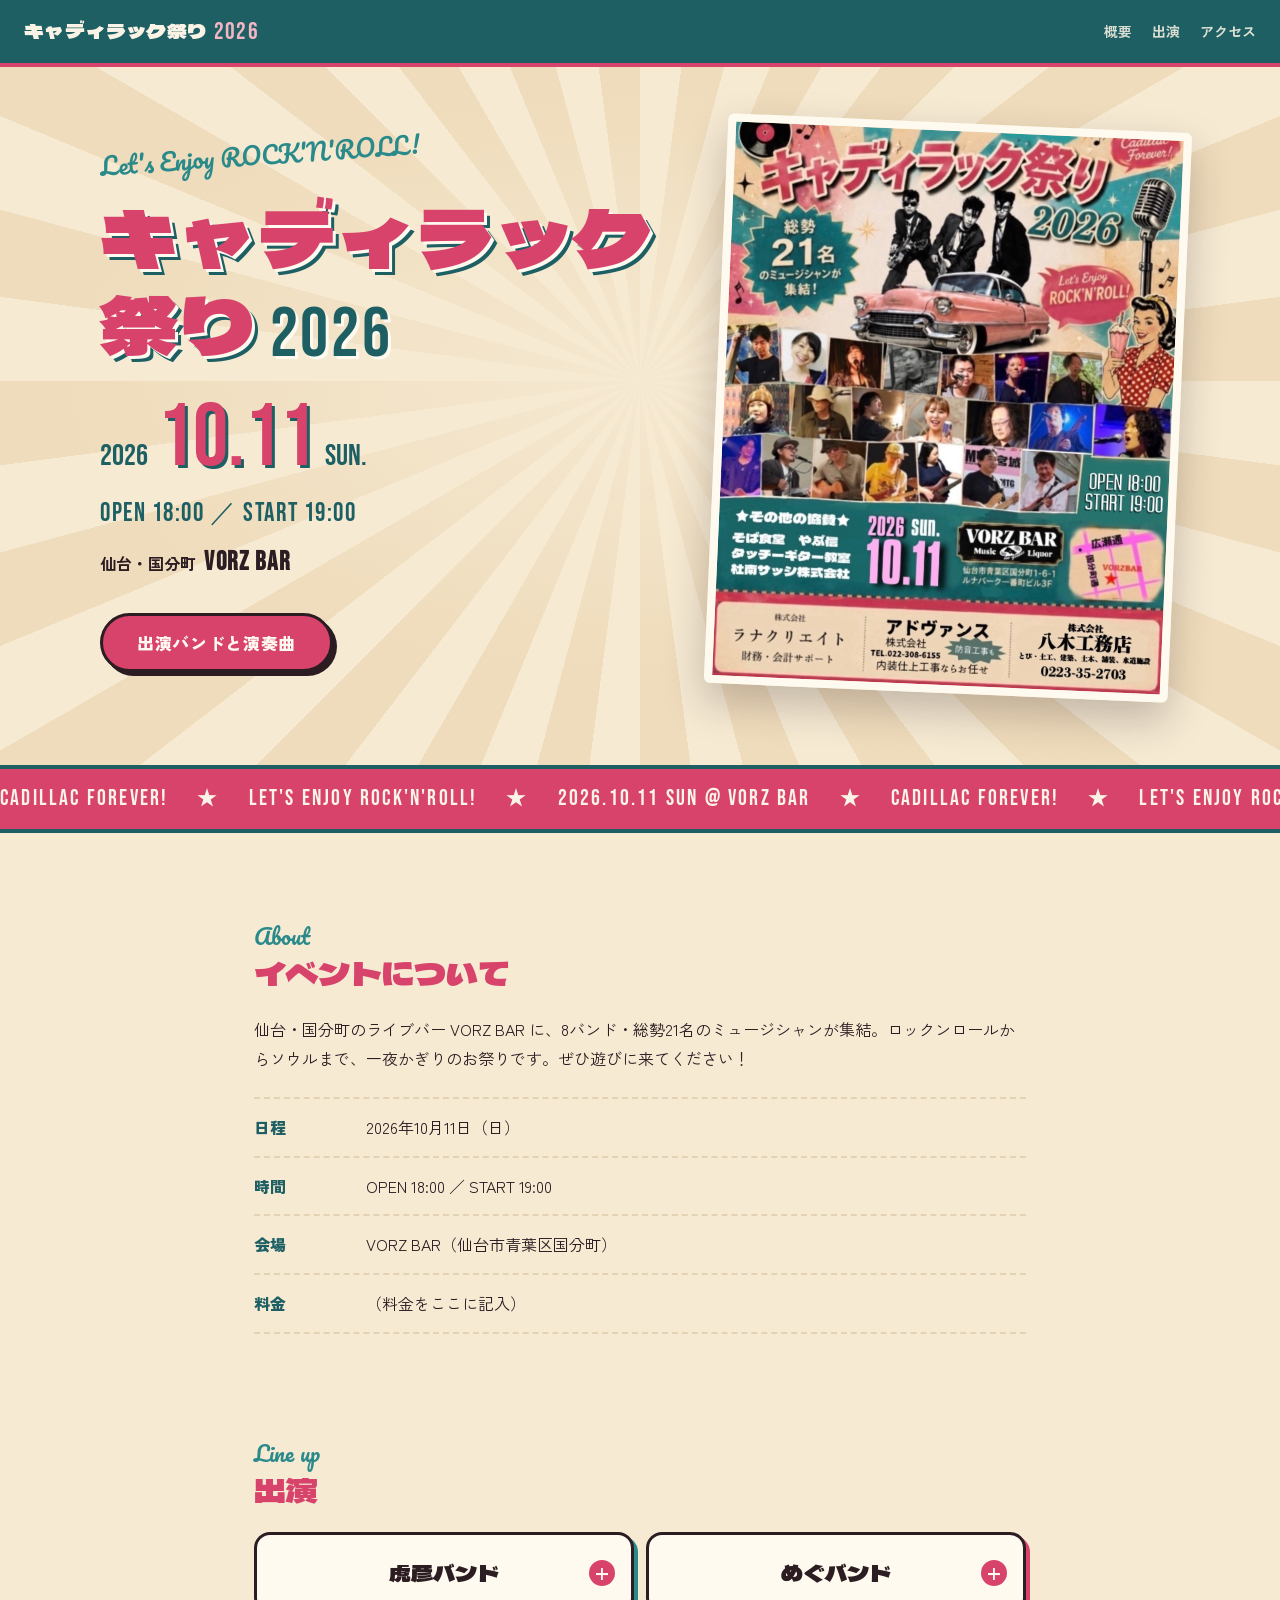
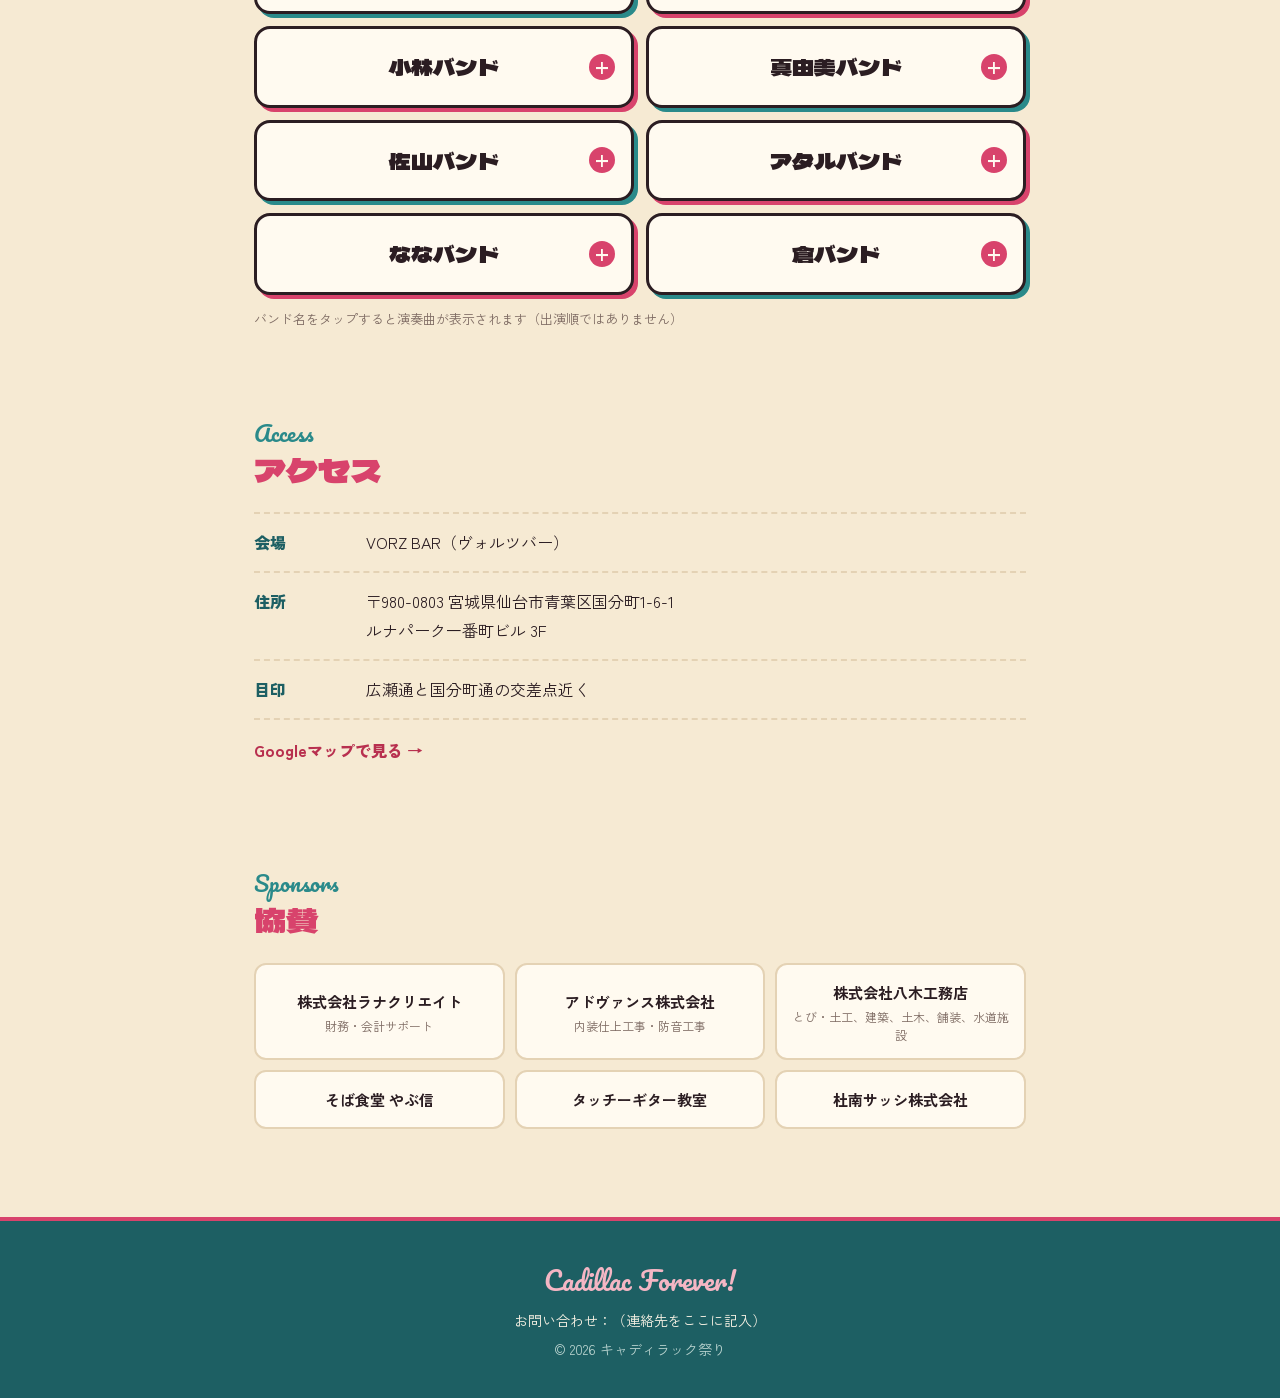
==== docs/index.html @ 21e41d36 "二回目" ====
<!doctype html>
<html lang="ja">
<head>
  <meta charset="utf-8">
  <meta name="viewport" content="width=device-width, initial-scale=1">
  <title>キャディラック祭り 2026｜10.11 SUN VORZ BAR</title>
  <meta name="description" content="キャディラック祭り 2026。2026年10月11日（日）仙台・国分町 VORZ BAR。総勢21名のミュージシャンが集結！ OPEN 18:00 / START 19:00。8バンドの演奏曲も公開中。">
  <meta property="og:title" content="キャディラック祭り 2026">
  <meta property="og:description" content="2026.10.11 SUN 仙台・VORZ BAR｜総勢21名のミュージシャンが集結！ Let's Enjoy ROCK'N'ROLL!">
  <meta property="og:type" content="website">
  <meta property="og:image" content="ogp.jpg">
  <meta name="twitter:card" content="summary_large_image">
  <link rel="preconnect" href="https://fonts.googleapis.com">
  <link rel="preconnect" href="https://fonts.gstatic.com" crossorigin>
  <link href="https://fonts.googleapis.com/css2?family=Dela+Gothic+One&family=Pacifico&family=Bebas+Neue&family=Zen+Kaku+Gothic+New:wght@400;700;900&display=swap" rel="stylesheet">
  <link rel="stylesheet" href="style.css">
</head>
<body>
  <header class="site-header">
    <a class="logo" href="#top">キャディラック祭り<span>2026</span></a>
    <nav class="nav" aria-label="ページ内メニュー">
      <a href="#about">概要</a>
      <a href="#lineup">出演</a>
      <a href="#board" data-board-link>掲示板</a>
      <a href="#access">アクセス</a>
    </nav>
  </header>

  <main id="top">
    <!-- ===== メインビジュアル ===== -->
    <section class="hero">
      <div class="hero-inner">
        <div class="hero-text">
          <p class="hero-script">Let's Enjoy ROCK'N'ROLL!</p>
          <h1 class="hero-title">キャディラック<br>祭り<span>2026</span></h1>
          <div class="hero-date">
            <span class="hero-date-year">2026</span>
            <span class="hero-date-day">10.11</span>
            <span class="hero-date-week">SUN.</span>
          </div>
          <p class="hero-time">OPEN 18:00 ／ START 19:00</p>
          <p class="hero-venue">仙台・国分町 <strong>VORZ BAR</strong></p>
          <a class="btn" href="#lineup">出演バンドと演奏曲</a>
        </div>
        <figure class="hero-flyer">
          <a href="flyer.jpg" target="_blank" rel="noopener">
            <img src="flyer.jpg" alt="キャディラック祭り2026のフライヤー。2026年10月11日（日）VORZ BAR、総勢21名のミュージシャンが集結。" width="1151" height="1422">
          </a>
        </figure>
      </div>
    </section>

    <div class="ticker" aria-hidden="true">
      <div class="ticker-track">
        <span>CADILLAC FOREVER!</span><span>★</span><span>LET'S ENJOY ROCK'N'ROLL!</span><span>★</span><span>2026.10.11 SUN @ VORZ BAR</span><span>★</span>
        <span>CADILLAC FOREVER!</span><span>★</span><span>LET'S ENJOY ROCK'N'ROLL!</span><span>★</span><span>2026.10.11 SUN @ VORZ BAR</span><span>★</span>
      </div>
    </div>

    <!-- ===== 概要 ===== -->
    <section id="about" class="section">
      <div class="section-head">
        <p class="eyebrow">About</p>
        <h2>イベントについて</h2>
      </div>
      <p class="prose">仙台・国分町のライブバー VORZ BAR に、8バンド・総勢21名のミュージシャンが集結。ロックンロールからソウルまで、一夜かぎりのお祭りです。ぜひ遊びに来てください！</p>
      <dl class="info">
        <div><dt>日程</dt><dd>2026年10月11日（日）</dd></div>
        <div><dt>時間</dt><dd>OPEN 18:00 ／ START 19:00</dd></div>
        <div><dt>会場</dt><dd>VORZ BAR（仙台市青葉区国分町）</dd></div>
        <div><dt>料金</dt><dd>（料金をここに記入）</dd></div>
      </dl>
    </section>

    <!-- ===== 出演者 ===== -->
    <section id="lineup" class="section">
      <div class="section-head">
        <p class="eyebrow">Line up</p>
        <h2>出演</h2>
      </div>
      <ul class="lineup">
        <li>
          <details>
            <summary>虎彦バンド</summary>
            <ol class="setlist">
              <li>少年</li>
              <li>太陽ツイスト</li>
              <li>悲しきRadio Station</li>
            </ol>
          </details>
        </li>
        <li>
          <details>
            <summary>めぐバンド</summary>
            <ol class="setlist">
              <li>Hello My Girl</li>
              <li>It’s Alright</li>
              <li>渚のトワイライトタイム</li>
            </ol>
          </details>
        </li>
        <li>
          <details>
            <summary>小林バンド</summary>
            <ol class="setlist">
              <li>Circus</li>
              <li>Someday You’ll Understand</li>
              <li>浮気なBig Wave</li>
            </ol>
          </details>
        </li>
        <li>
          <details>
            <summary>真由美バンド</summary>
            <ol class="setlist">
              <li>2人だけのバースデイナイト</li>
              <li>Just Your Wife</li>
              <li>真夜中のデート</li>
            </ol>
          </details>
        </li>
        <li>
          <details>
            <summary>佐山バンド</summary>
            <ol class="setlist">
              <li>LOVE LOVE LOVE</li>
              <li>RUM'S MOOD</li>
              <li>気狂いオレンジ</li>
            </ol>
          </details>
        </li>
        <li>
          <details>
            <summary>アタルバンド</summary>
            <ol class="setlist">
              <li>Garbagebox man talk</li>
              <li>HOLIDAY</li>
              <li>Tell me</li>
            </ol>
          </details>
        </li>
        <li>
          <details>
            <summary>ななバンド</summary>
            <ol class="setlist">
              <li>おわかれシェリー</li>
              <li>憧れHollywood</li>
              <li>道端の石</li>
            </ol>
          </details>
        </li>
        <li>
          <details>
            <summary>倉バンド</summary>
            <ol class="setlist">
              <li>NO NO NO（NOBODY BUT ME）</li>
              <li>Old Man Train</li>
              <li>独りぼっちのラナウェイボーイ</li>
            </ol>
          </details>
        </li>
      </ul>
      <p class="lineup-note">バンド名をタップすると演奏曲が表示されます（出演順ではありません）</p>
    </section>

    <!-- ===== 掲示板 ===== -->
    <section id="board" class="section" hidden>
      <div class="section-head">
        <p class="eyebrow">Message board</p>
        <h2>掲示板</h2>
      </div>
      <p class="prose">楽しみにしていること、バンドへの応援、当日の感想など、自由に書き込んでください。</p>

      <form id="comment-form" class="card form" novalidate>
        <label class="field">
          <span>お名前（空欄なら「名無しさん」）</span>
          <input name="name" maxlength="30" autocomplete="nickname">
        </label>
        <label class="field">
          <span>メッセージ <b>必須</b></span>
          <textarea name="message" rows="3" required maxlength="500"></textarea>
        </label>
        <label class="hp" aria-hidden="true">website<input name="website" tabindex="-1" autocomplete="off"></label>
        <button class="btn btn-ghost" type="submit">書き込む</button>
        <p id="comment-msg" class="form-msg" role="status" aria-live="polite"></p>
      </form>

      <ol id="comment-list" class="comments"><li class="muted">読み込み中…</li></ol>
    </section>

    <!-- ===== アクセス ===== -->
    <section id="access" class="section">
      <div class="section-head">
        <p class="eyebrow">Access</p>
        <h2>アクセス</h2>
      </div>
      <dl class="info">
        <div><dt>会場</dt><dd>VORZ BAR（ヴォルツバー）</dd></div>
        <div><dt>住所</dt><dd>〒980-0803 宮城県仙台市青葉区国分町1-6-1<br>ルナパーク一番町ビル 3F</dd></div>
        <div><dt>目印</dt><dd>広瀬通と国分町通の交差点近く</dd></div>
      </dl>
      <p><a class="link" href="https://www.google.com/maps/search/?api=1&query=%E4%BB%99%E5%8F%B0%E5%B8%82%E9%9D%92%E8%91%89%E5%8C%BA%E5%9B%BD%E5%88%86%E7%94%BA1-6-1+VORZ+BAR" target="_blank" rel="noopener">Googleマップで見る →</a></p>
    </section>

    <!-- ===== 協賛 ===== -->
    <section id="sponsors" class="section">
      <div class="section-head">
        <p class="eyebrow">Sponsors</p>
        <h2>協賛</h2>
      </div>
      <ul class="sponsors">
        <li><strong>株式会社ラナクリエイト</strong><span>財務・会計サポート</span></li>
        <li><strong>アドヴァンス株式会社</strong><span>内装仕上工事・防音工事</span></li>
        <li><strong>株式会社八木工務店</strong><span>とび・土工、建築、土木、舗装、水道施設</span></li>
        <li><strong>そば食堂 やぶ信</strong></li>
        <li><strong>タッチーギター教室</strong></li>
        <li><strong>杜南サッシ株式会社</strong></li>
      </ul>
    </section>
  </main>

  <footer class="site-footer">
    <p class="footer-script">Cadillac Forever!</p>
    <p>お問い合わせ：（連絡先をここに記入）</p>
    <p class="muted">© 2026 キャディラック祭り</p>
  </footer>

  <script src="app.js" defer></script>
</body>
</html>
---- docs/style.css ----
/* キャディラック祭り 2026 — フライヤーに合わせた50sレトロ */
:root {
  --cream: #f6ead3;
  --cream-2: #fbf4e6;
  --paper: #fffaf0;
  --pink: #d8436c;
  --pink-deep: #b8304f;
  --pink-soft: #f4b6c4;
  --teal: #2a8a8a;
  --teal-deep: #1d5f63;
  --ink: #2b1d22;
  --muted: #7d6a62;
  --line: #e4d2b4;
  --ok: #1f7a4d;
  --err: #c0283a;
  --radius: 16px;
  --title: 'Dela Gothic One', 'Zen Kaku Gothic New', sans-serif;
  --script: 'Pacifico', cursive;
  --num: 'Bebas Neue', sans-serif;
  --body: 'Zen Kaku Gothic New', system-ui, sans-serif;
}

* { box-sizing: border-box; }
html { scroll-behavior: smooth; scroll-padding-top: 72px; }
body {
  margin: 0;
  background: var(--cream);
  color: var(--ink);
  font-family: var(--body);
  line-height: 1.8;
  -webkit-font-smoothing: antialiased;
}
a { color: inherit; }
img { max-width: 100%; height: auto; display: block; }
.muted { color: var(--muted); }

/* ---------- header ---------- */
.site-header {
  position: sticky; top: 0; z-index: 10;
  display: flex; align-items: center; justify-content: space-between; gap: 16px;
  padding: 10px 24px;
  background: var(--teal-deep);
  color: var(--cream-2);
  border-bottom: 4px solid var(--pink);
}
.logo { font-family: var(--title); font-size: 20px; text-decoration: none; letter-spacing: .02em; }
.logo span { font-family: var(--num); font-size: 24px; color: var(--pink-soft); margin-left: 6px; letter-spacing: .06em; }
.nav { display: flex; gap: 20px; font-size: 14px; font-weight: 700; }
.nav a { text-decoration: none; opacity: .85; }
.nav a:hover { opacity: 1; color: var(--pink-soft); }

/* ---------- hero ---------- */
.hero {
  position: relative; overflow: hidden;
  padding: 56px 24px 72px;
  background:
    radial-gradient(circle at 50% 45%, rgba(246,234,211,.0) 0 18%, rgba(246,234,211,.0) 18%),
    repeating-conic-gradient(from 0deg at 50% 45%, var(--cream) 0 7.5deg, #efdcbc 7.5deg 15deg);
}
.hero::before {
  content: ''; position: absolute; inset: 0;
  background: radial-gradient(60% 55% at 50% 45%, rgba(246,234,211,.9), rgba(246,234,211,0) 75%);
}
.hero-inner {
  position: relative; z-index: 1;
  max-width: 1080px; margin: 0 auto;
  display: grid; grid-template-columns: 1.1fr .9fr; gap: 48px; align-items: center;
}
.hero-script { font-family: var(--script); color: var(--teal); font-size: 24px; margin: 0 0 4px; transform: rotate(-4deg); transform-origin: left; }
.hero-title {
  font-family: var(--title); font-weight: 400;
  font-size: clamp(44px, 6.4vw, 78px); line-height: 1.12;
  color: var(--pink);
  margin: 0 0 20px;
  text-shadow: 3px 3px 0 var(--paper), 6px 6px 0 var(--teal-deep);
  letter-spacing: .01em;
}
.hero-title span {
  display: inline-block; margin-left: 12px;
  font-family: var(--num); font-size: .9em; color: var(--teal-deep);
  text-shadow: 3px 3px 0 var(--paper); letter-spacing: .04em;
}
.hero-date { display: flex; align-items: baseline; gap: 10px; font-family: var(--num); color: var(--teal-deep); line-height: 1; }
.hero-date-year { font-size: 30px; }
.hero-date-day { font-size: 88px; color: var(--pink); text-shadow: 3px 3px 0 var(--teal-deep); }
.hero-date-week { font-size: 30px; }
.hero-time { font-family: var(--num); font-size: 26px; letter-spacing: .06em; margin: 8px 0 0; color: var(--teal-deep); }
.hero-venue { margin: 2px 0 26px; font-weight: 700; }
.hero-venue strong { font-family: var(--num); font-size: 26px; letter-spacing: .06em; margin-left: 4px; }

.hero-flyer { position: relative; margin: 0; }
.hero-flyer a { display: block; }
.hero-flyer img {
  border: 8px solid var(--paper); border-radius: 6px;
  box-shadow: 0 18px 40px rgba(43,29,34,.25);
  transform: rotate(2.5deg);
  transition: transform .3s;
}
.hero-flyer a:hover img { transform: rotate(0deg) scale(1.01); }
.burst {
  position: absolute; left: -36px; bottom: 40px;
  width: 128px; height: 128px;
  display: grid; place-content: center; text-align: center;
  background: var(--teal-deep); color: var(--cream-2);
  font-weight: 900; font-size: 14px; line-height: 1.1;
  clip-path: polygon(50% 0%,61% 12%,75% 6%,78% 21%,93% 22%,88% 37%,100% 46%,89% 57%,96% 72%,81% 75%,79% 90%,64% 86%,54% 100%,44% 88%,29% 95%,25% 80%,9% 79%,13% 64%,0% 54%,11% 43%,5% 28%,20% 24%,22% 9%,37% 13%);
  transform: rotate(-10deg);
}
.burst b { font-family: var(--num); font-size: 44px; font-weight: 400; color: var(--pink-soft); display: block; line-height: .95; }
.burst small { font-size: 12px; }

/* ---------- ticker ---------- */
.ticker { background: var(--pink); color: var(--cream-2); overflow: hidden; border-block: 4px solid var(--teal-deep); }
.ticker-track { display: flex; gap: 28px; width: max-content; padding: 10px 0; font-family: var(--num); font-size: 22px; letter-spacing: .1em; animation: ticker 28s linear infinite; }
@keyframes ticker { to { transform: translateX(-50%); } }
@media (prefers-reduced-motion: reduce) { .ticker-track { animation: none; } }

/* ---------- buttons ---------- */
.btn {
  display: inline-block; cursor: pointer;
  font: 900 17px var(--body); letter-spacing: .04em;
  padding: 14px 34px; border-radius: 999px;
  border: 3px solid var(--ink);
  background: var(--pink); color: var(--paper); text-decoration: none;
  box-shadow: 4px 4px 0 var(--ink);
  transition: transform .12s, box-shadow .12s;
}
.btn:hover { transform: translate(-2px, -2px); box-shadow: 6px 6px 0 var(--ink); }
.btn:active { transform: translate(2px, 2px); box-shadow: 2px 2px 0 var(--ink); }
.btn:disabled { opacity: .55; cursor: wait; transform: none; box-shadow: 4px 4px 0 var(--ink); }
.btn-ghost { background: var(--teal); }

/* ---------- sections ---------- */
.section { max-width: 820px; margin: 0 auto; padding: 88px 24px 0; }
.section:last-of-type { padding-bottom: 88px; }
.section-head { margin-bottom: 22px; }
.eyebrow { font-family: var(--script); font-size: 22px; color: var(--teal); margin: 0; line-height: 1.4; }
.section h2 { font-family: var(--title); font-weight: 400; font-size: 32px; color: var(--pink); margin: 0; line-height: 1.3; }
.prose { margin: 0 0 24px; }

.info { margin: 0 0 16px; border-top: 2px dashed var(--line); }
.info div { display: grid; grid-template-columns: 96px 1fr; gap: 16px; padding: 14px 0; border-bottom: 2px dashed var(--line); }
.info dt { color: var(--teal-deep); font-weight: 900; }
.info dd { margin: 0; }
.link { color: var(--pink-deep); font-weight: 900; text-decoration: none; }
.link:hover { text-decoration: underline; }

/* ---------- lineup ---------- */
.lineup { list-style: none; padding: 0; margin: 0; display: grid; grid-template-columns: repeat(2, 1fr); gap: 12px; align-items: start; }
.lineup details {
  background: var(--paper); border: 3px solid var(--ink); border-radius: var(--radius);
  box-shadow: 4px 4px 0 var(--teal); overflow: hidden;
}
.lineup li:nth-child(4n+2) details, .lineup li:nth-child(4n+3) details { box-shadow: 4px 4px 0 var(--pink); }
.lineup summary {
  list-style: none; cursor: pointer; position: relative;
  font-family: var(--title); font-size: 22px; text-align: center;
  padding: 18px 44px; transition: background .2s;
}
.lineup summary::-webkit-details-marker { display: none; }
.lineup summary::after {
  content: '+'; position: absolute; right: 16px; top: 50%; transform: translateY(-50%);
  width: 26px; height: 26px; border-radius: 50%; display: grid; place-items: center;
  font-family: var(--body); font-weight: 900; font-size: 18px; line-height: 1;
  background: var(--pink); color: var(--paper); transition: transform .2s;
}
.lineup details[open] summary::after { content: '−'; background: var(--teal-deep); }
.lineup summary:hover { background: #fdf0f3; }
.lineup summary:focus-visible { outline: 3px solid var(--pink-soft); outline-offset: -3px; }
.setlist {
  margin: 0; padding: 4px 20px 18px; list-style: none; counter-reset: song;
  border-top: 2px dashed var(--line);
}
.setlist li {
  counter-increment: song; display: grid; grid-template-columns: 28px 1fr; gap: 8px; align-items: baseline;
  padding: 10px 0; border-bottom: 1px dotted var(--line); font-weight: 700;
}
.setlist li:last-child { border-bottom: 0; }
.setlist li::before { content: counter(song, decimal-leading-zero); font-family: var(--num); font-size: 20px; color: var(--pink); }
.lineup details[open] .setlist { animation: open .25s ease-out; }
@keyframes open { from { opacity: 0; transform: translateY(-6px); } }
.lineup-note { font-size: 13px; color: var(--muted); margin: 12px 0 0; }

/* ---------- forms ---------- */
.card { background: var(--paper); border: 3px solid var(--ink); border-radius: var(--radius); padding: 24px; box-shadow: 6px 6px 0 var(--teal-deep); }
.form { display: grid; gap: 18px; }
fieldset { border: 0; padding: 0; margin: 0; }
legend { font-weight: 900; margin-bottom: 10px; }
.field { display: grid; gap: 6px; font-weight: 700; font-size: 14px; }
.field b { font-size: 11px; color: var(--paper); background: var(--pink); border-radius: 4px; padding: 1px 6px; margin-left: 4px; vertical-align: 1px; }
input, select, textarea {
  width: 100%; font: 400 16px var(--body); color: var(--ink);
  background: var(--cream-2); border: 2px solid var(--line); border-radius: 10px; padding: 12px 14px;
}
input:focus, select:focus, textarea:focus { outline: 3px solid var(--pink-soft); border-color: var(--pink); }
.grid-2 { display: grid; grid-template-columns: 2fr 1fr; gap: 16px; }
.hp { position: absolute; left: -9999px; width: 1px; height: 1px; overflow: hidden; }

.form-msg { margin: 0; min-height: 1.8em; font-weight: 700; }
.form-msg.ok { color: var(--ok); }
.form-msg.err { color: var(--err); }
.form-msg.ok strong { font-family: var(--num); font-size: 32px; letter-spacing: .1em; color: var(--pink); }

/* ---------- comments ---------- */
.comments { list-style: none; padding: 0; margin: 24px 0 0; display: grid; gap: 12px; }
.comment { background: var(--paper); border: 2px solid var(--line); border-left: 6px solid var(--teal); border-radius: 12px; padding: 14px 18px; }
.comment:nth-child(even) { border-left-color: var(--pink); }
.comment-head { display: flex; justify-content: space-between; gap: 12px; font-size: 13px; color: var(--muted); margin-bottom: 4px; }
.comment-head strong { color: var(--ink); font-size: 15px; }
.comment p { margin: 0; white-space: pre-wrap; overflow-wrap: anywhere; }

/* ---------- sponsors ---------- */
.sponsors { list-style: none; padding: 0; margin: 0; display: grid; grid-template-columns: repeat(3, 1fr); gap: 10px; }
.sponsors li { background: var(--paper); border: 2px solid var(--line); border-radius: 12px; padding: 14px; display: grid; gap: 2px; align-content: center; text-align: center; }
.sponsors strong { font-size: 15px; }
.sponsors span { font-size: 12px; color: var(--muted); line-height: 1.5; }

/* ---------- footer ---------- */
.site-footer { background: var(--teal-deep); color: var(--cream-2); border-top: 4px solid var(--pink); padding: 32px 24px; text-align: center; font-size: 14px; }
.site-footer p { margin: 4px 0; }
.site-footer .muted { color: #b9d3cf; }
.footer-script { font-family: var(--script); font-size: 26px; color: var(--pink-soft); }

/* ---------- mobile ---------- */
@media (max-width: 820px) {
  .hero-inner { grid-template-columns: 1fr; gap: 40px; }
  .hero-flyer { max-width: 420px; margin: 0 auto; }
  .burst { left: -12px; }
  .sponsors { grid-template-columns: repeat(2, 1fr); }
}
@media (max-width: 640px) {
  .site-header { padding: 8px 16px; flex-direction: column; gap: 2px; }
  .logo { font-size: 18px; }
  .nav { gap: 14px; font-size: 13px; }
  html { scroll-padding-top: 92px; }
  .hero { padding: 36px 16px 56px; }
  .hero-script { font-size: 20px; }
  .hero-date-day { font-size: 72px; }
  .hero-time { font-size: 21px; letter-spacing: .03em; }
  .hero-flyer { max-width: 340px; }
  .burst { width: 104px; height: 104px; font-size: 12px; }
  .burst b { font-size: 36px; }
  .section { padding: 64px 16px 0; }
  .section h2 { font-size: 26px; }
  .lineup { grid-template-columns: 1fr; }
  .lineup summary { font-size: 19px; padding: 14px 44px; }
  .grid-2 { grid-template-columns: 1fr; }
  .info div { grid-template-columns: 64px 1fr; gap: 12px; }
  .card { padding: 18px; box-shadow: 4px 4px 0 var(--teal-deep); }
  .sponsors { grid-template-columns: 1fr; }
}
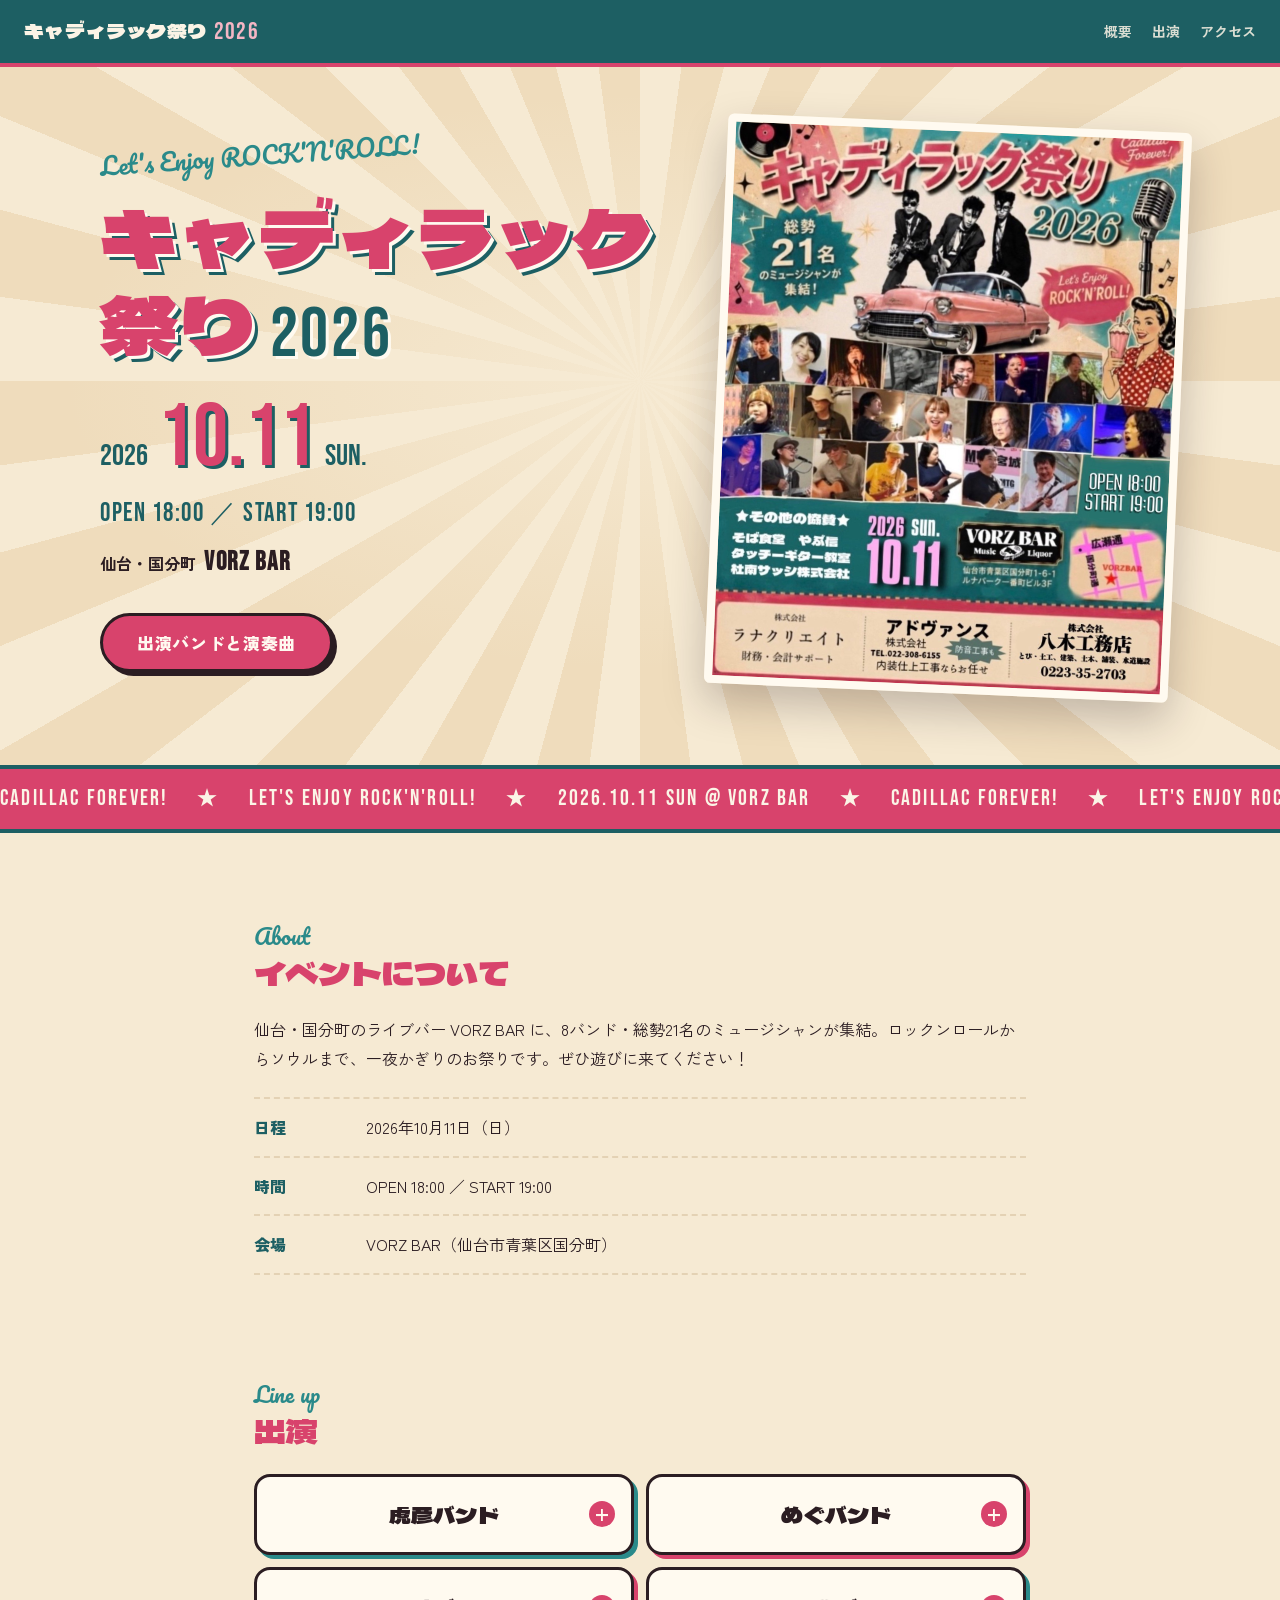
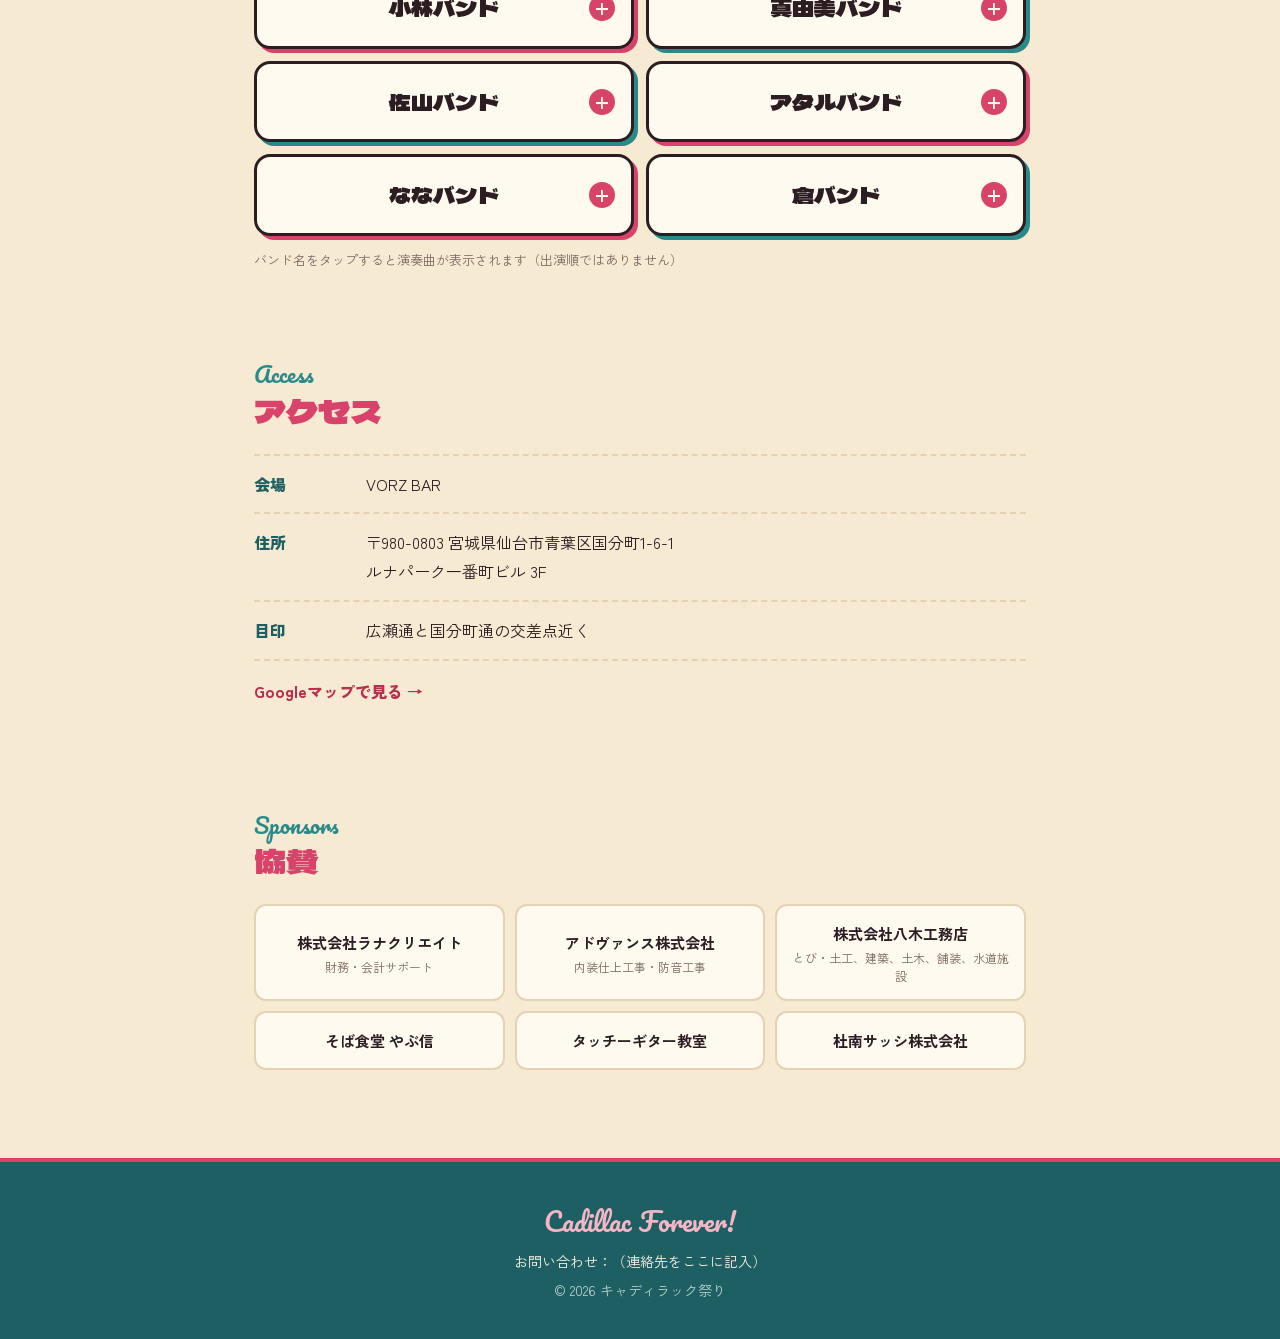
==== commit e443b6f8: "訂正" ====
--- a/docs/index.html
+++ b/docs/index.html
@@ -68,7 +68,6 @@
         <div><dt>日程</dt><dd>2026年10月11日（日）</dd></div>
         <div><dt>時間</dt><dd>OPEN 18:00 ／ START 19:00</dd></div>
         <div><dt>会場</dt><dd>VORZ BAR（仙台市青葉区国分町）</dd></div>
-        <div><dt>料金</dt><dd>（料金をここに記入）</dd></div>
       </dl>
     </section>
 
@@ -195,7 +194,7 @@
         <h2>アクセス</h2>
       </div>
       <dl class="info">
-        <div><dt>会場</dt><dd>VORZ BAR（ヴォルツバー）</dd></div>
+        <div><dt>会場</dt><dd>VORZ BAR</dd></div>
         <div><dt>住所</dt><dd>〒980-0803 宮城県仙台市青葉区国分町1-6-1<br>ルナパーク一番町ビル 3F</dd></div>
         <div><dt>目印</dt><dd>広瀬通と国分町通の交差点近く</dd></div>
       </dl>
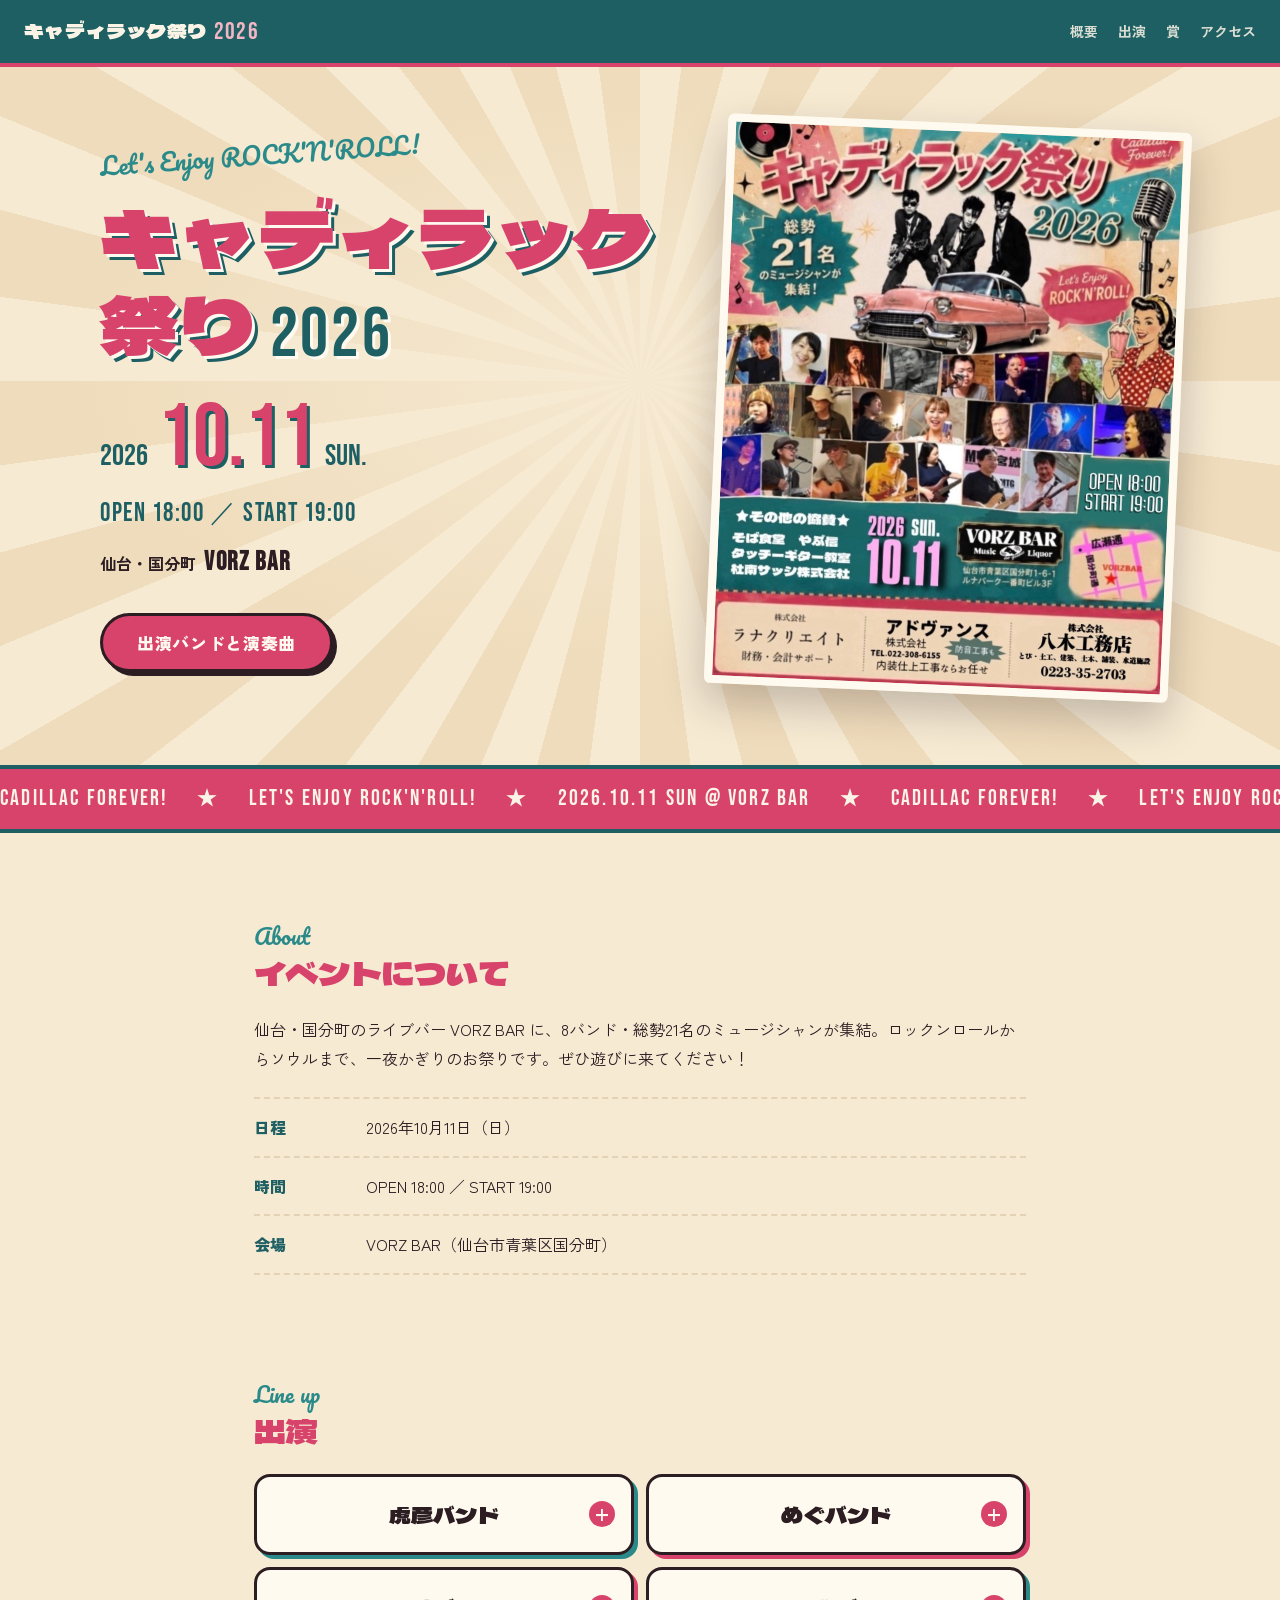
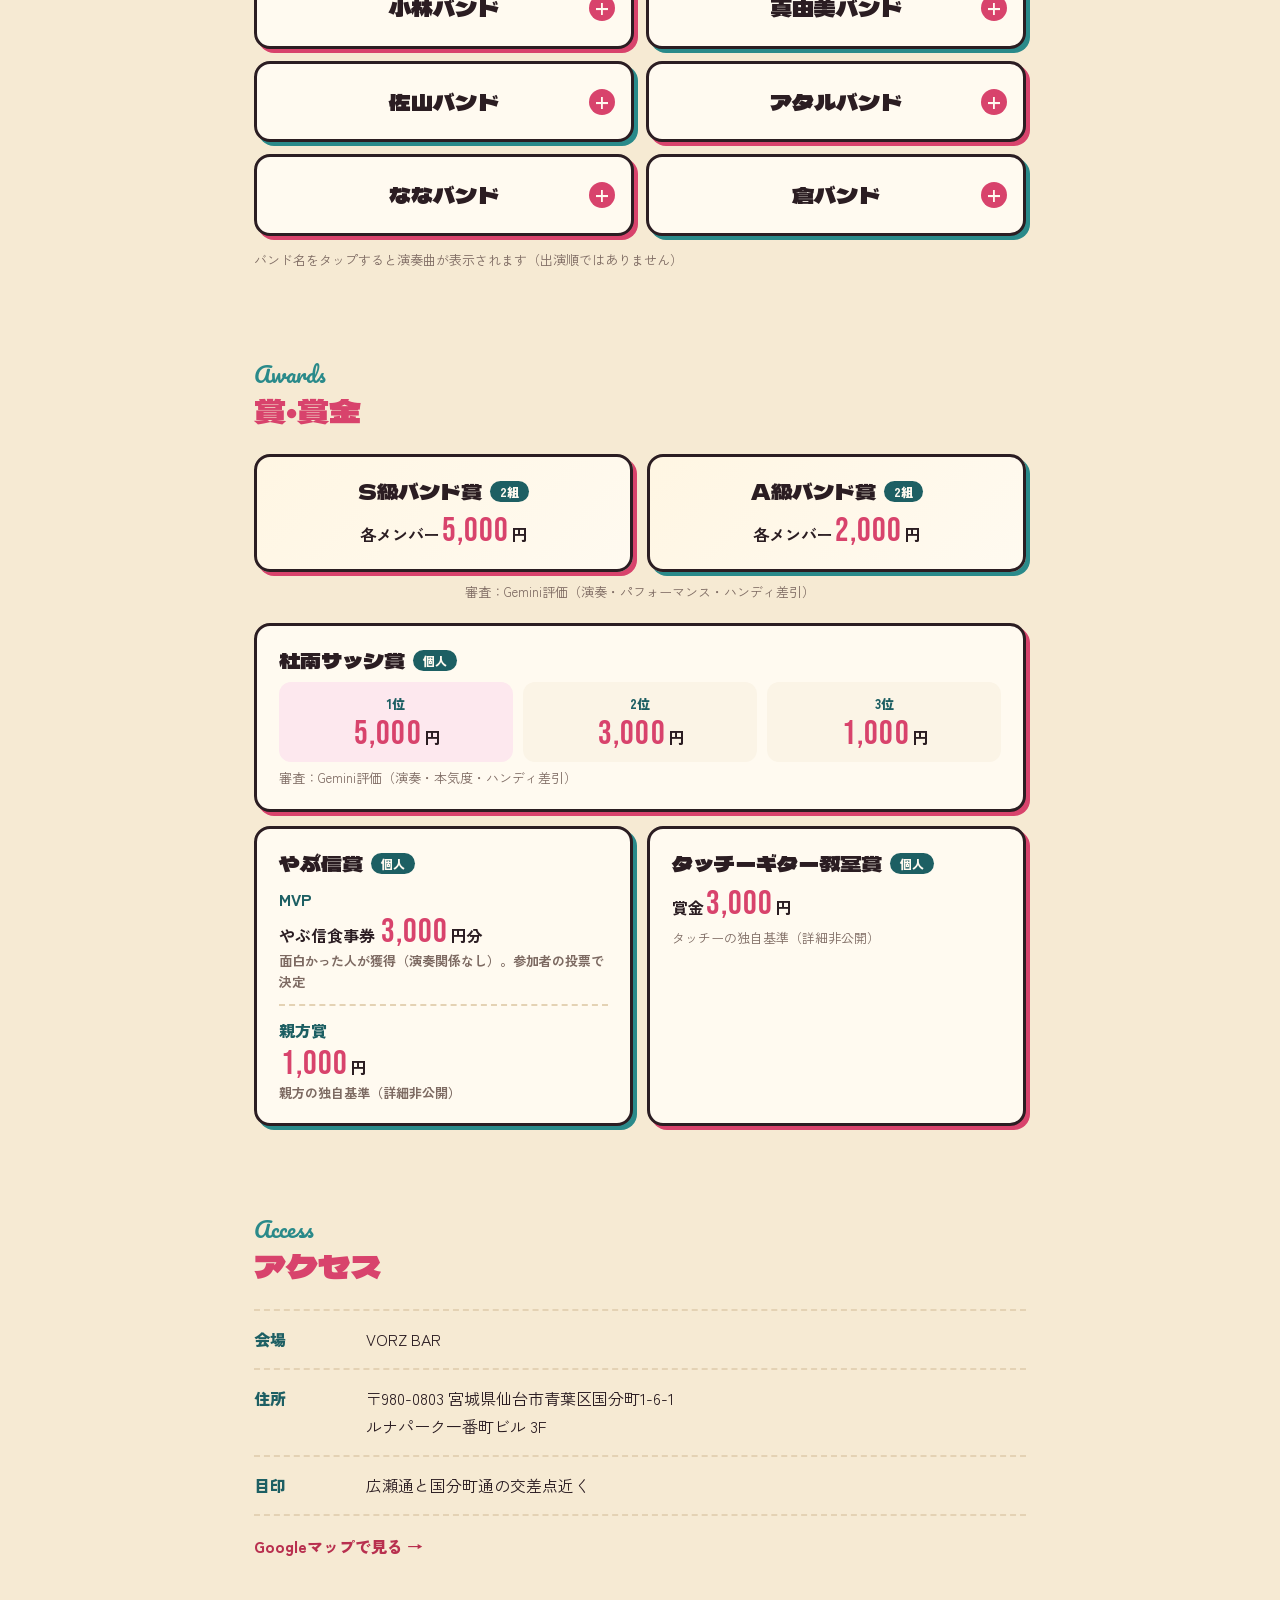
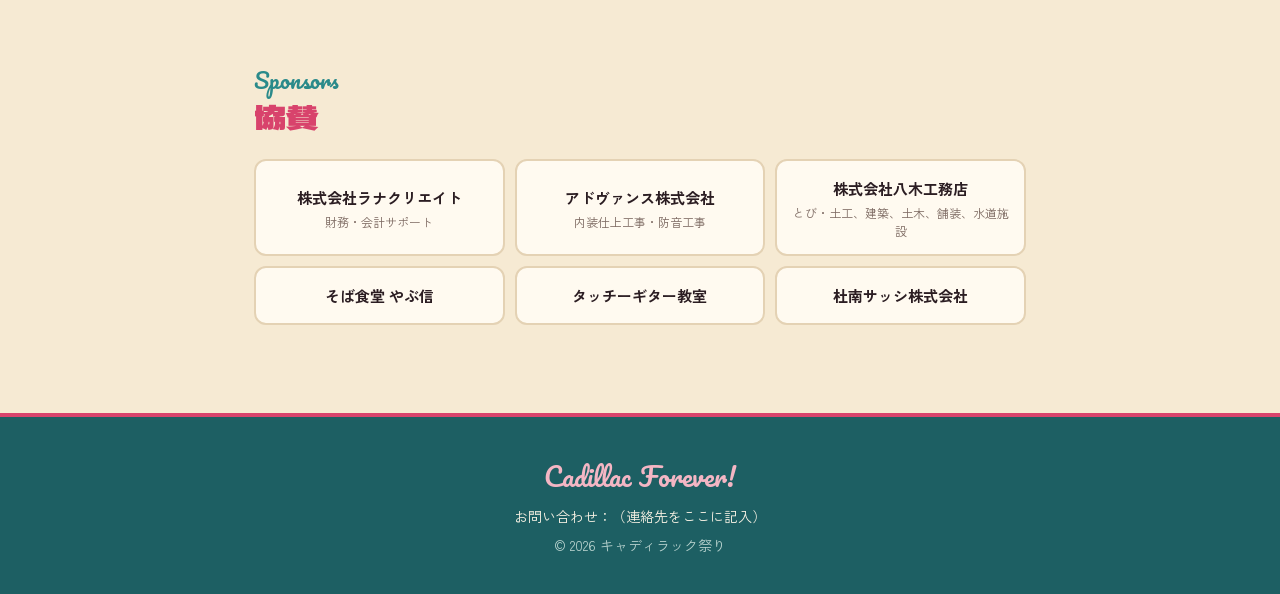
==== commit f170ffb3: "訂正" ====
--- a/docs/index.html
+++ b/docs/index.html
@@ -21,6 +21,7 @@
     <nav class="nav" aria-label="ページ内メニュー">
       <a href="#about">概要</a>
       <a href="#lineup">出演</a>
+      <a href="#awards">賞</a>
       <a href="#board" data-board-link>掲示板</a>
       <a href="#access">アクセス</a>
     </nav>
@@ -162,6 +163,57 @@
       <p class="lineup-note">バンド名をタップすると演奏曲が表示されます（出演順ではありません）</p>
     </section>
 
+    <!-- ===== 賞・賞金 ===== -->
+    <section id="awards" class="section">
+      <div class="section-head">
+        <p class="eyebrow">Awards</p>
+        <h2>賞・賞金</h2>
+      </div>
+      <div class="awards">
+        <article class="award award-main">
+          <h3>S級バンド賞 <small>2組</small></h3>
+          <p class="award-prize">各メンバー<b>5,000</b>円</p>
+        </article>
+        <article class="award award-main">
+          <h3>A級バンド賞 <small>2組</small></h3>
+          <p class="award-prize">各メンバー<b>2,000</b>円</p>
+        </article>
+        <p class="award-basis award-span">審査：Gemini評価（演奏・パフォーマンス・ハンディ差引）</p>
+
+        <article class="award award-span">
+          <h3>杜南サッシ賞 <small>個人</small></h3>
+          <ol class="award-ranks">
+            <li><span>1位</span><b>5,000</b>円</li>
+            <li><span>2位</span><b>3,000</b>円</li>
+            <li><span>3位</span><b>1,000</b>円</li>
+          </ol>
+          <p class="award-basis">審査：Gemini評価（演奏・本気度・ハンディ差引）</p>
+        </article>
+
+        <article class="award">
+          <h3>やぶ信賞 <small>個人</small></h3>
+          <dl class="award-list">
+            <div>
+              <dt>MVP</dt>
+              <dd>やぶ信食事券 <b>3,000</b>円分</dd>
+              <dd class="award-basis">面白かった人が獲得（演奏関係なし）。参加者の投票で決定</dd>
+            </div>
+            <div>
+              <dt>親方賞</dt>
+              <dd><b>1,000</b>円</dd>
+              <dd class="award-basis">親方の独自基準（詳細非公開）</dd>
+            </div>
+          </dl>
+        </article>
+
+        <article class="award">
+          <h3>タッチーギター教室賞 <small>個人</small></h3>
+          <p class="award-prize">賞金<b>3,000</b>円</p>
+          <p class="award-basis">タッチーの独自基準（詳細非公開）</p>
+        </article>
+      </div>
+    </section>
+
     <!-- ===== 掲示板 ===== -->
     <section id="board" class="section" hidden>
       <div class="section-head">
--- a/docs/style.css
+++ b/docs/style.css
@@ -181,6 +181,34 @@
 @keyframes open { from { opacity: 0; transform: translateY(-6px); } }
 .lineup-note { font-size: 13px; color: var(--muted); margin: 12px 0 0; }
 
+/* ---------- awards ---------- */
+.awards { display: grid; grid-template-columns: repeat(2, 1fr); gap: 14px; }
+.award-span { grid-column: 1 / -1; }
+.award {
+  background: var(--paper); border: 3px solid var(--ink); border-radius: var(--radius);
+  padding: 20px 22px; box-shadow: 4px 4px 0 var(--pink);
+}
+.award:nth-of-type(2n) { box-shadow: 4px 4px 0 var(--teal); }
+.award-main { background: linear-gradient(135deg, #fff6e3, var(--paper)); text-align: center; }
+.award h3 { font-family: var(--title); font-weight: 400; font-size: 21px; margin: 0 0 6px; line-height: 1.4; }
+.award h3 small {
+  font-family: var(--body); font-weight: 900; font-size: 12px; vertical-align: 3px;
+  background: var(--teal-deep); color: var(--paper); border-radius: 999px; padding: 2px 10px; margin-left: 4px;
+}
+.award b { font-family: var(--num); font-weight: 400; font-size: 34px; color: var(--pink); letter-spacing: .03em; margin: 0 2px; line-height: 1.1; }
+.award-prize { margin: 0; font-weight: 700; }
+.award-basis { font-size: 13px; color: var(--muted); margin: 6px 0 0; line-height: 1.6; }
+p.award-basis.award-span { margin: -4px 0 6px; text-align: center; }
+.award-ranks { list-style: none; padding: 0; margin: 4px 0 0; display: grid; grid-template-columns: repeat(3, 1fr); gap: 10px; }
+.award-ranks li { text-align: center; background: var(--cream-2); border-radius: 12px; padding: 10px 6px; font-weight: 700; }
+.award-ranks li span { display: block; font-size: 13px; color: var(--teal-deep); font-weight: 900; }
+.award-ranks li:first-child { background: #fde8ee; }
+.award-list { margin: 0; display: grid; gap: 12px; }
+.award-list div { border-top: 2px dashed var(--line); padding-top: 10px; }
+.award-list div:first-child { border-top: 0; padding-top: 0; }
+.award-list dt { font-weight: 900; color: var(--teal-deep); }
+.award-list dd { margin: 0; font-weight: 700; }
+
 /* ---------- forms ---------- */
 .card { background: var(--paper); border: 3px solid var(--ink); border-radius: var(--radius); padding: 24px; box-shadow: 6px 6px 0 var(--teal-deep); }
 .form { display: grid; gap: 18px; }
@@ -248,4 +276,7 @@
   .info div { grid-template-columns: 64px 1fr; gap: 12px; }
   .card { padding: 18px; box-shadow: 4px 4px 0 var(--teal-deep); }
   .sponsors { grid-template-columns: 1fr; }
-}
+  .awards { grid-template-columns: 1fr; }
+  .award b { font-size: 30px; }
+  .award-ranks li b { font-size: 24px; }
+}
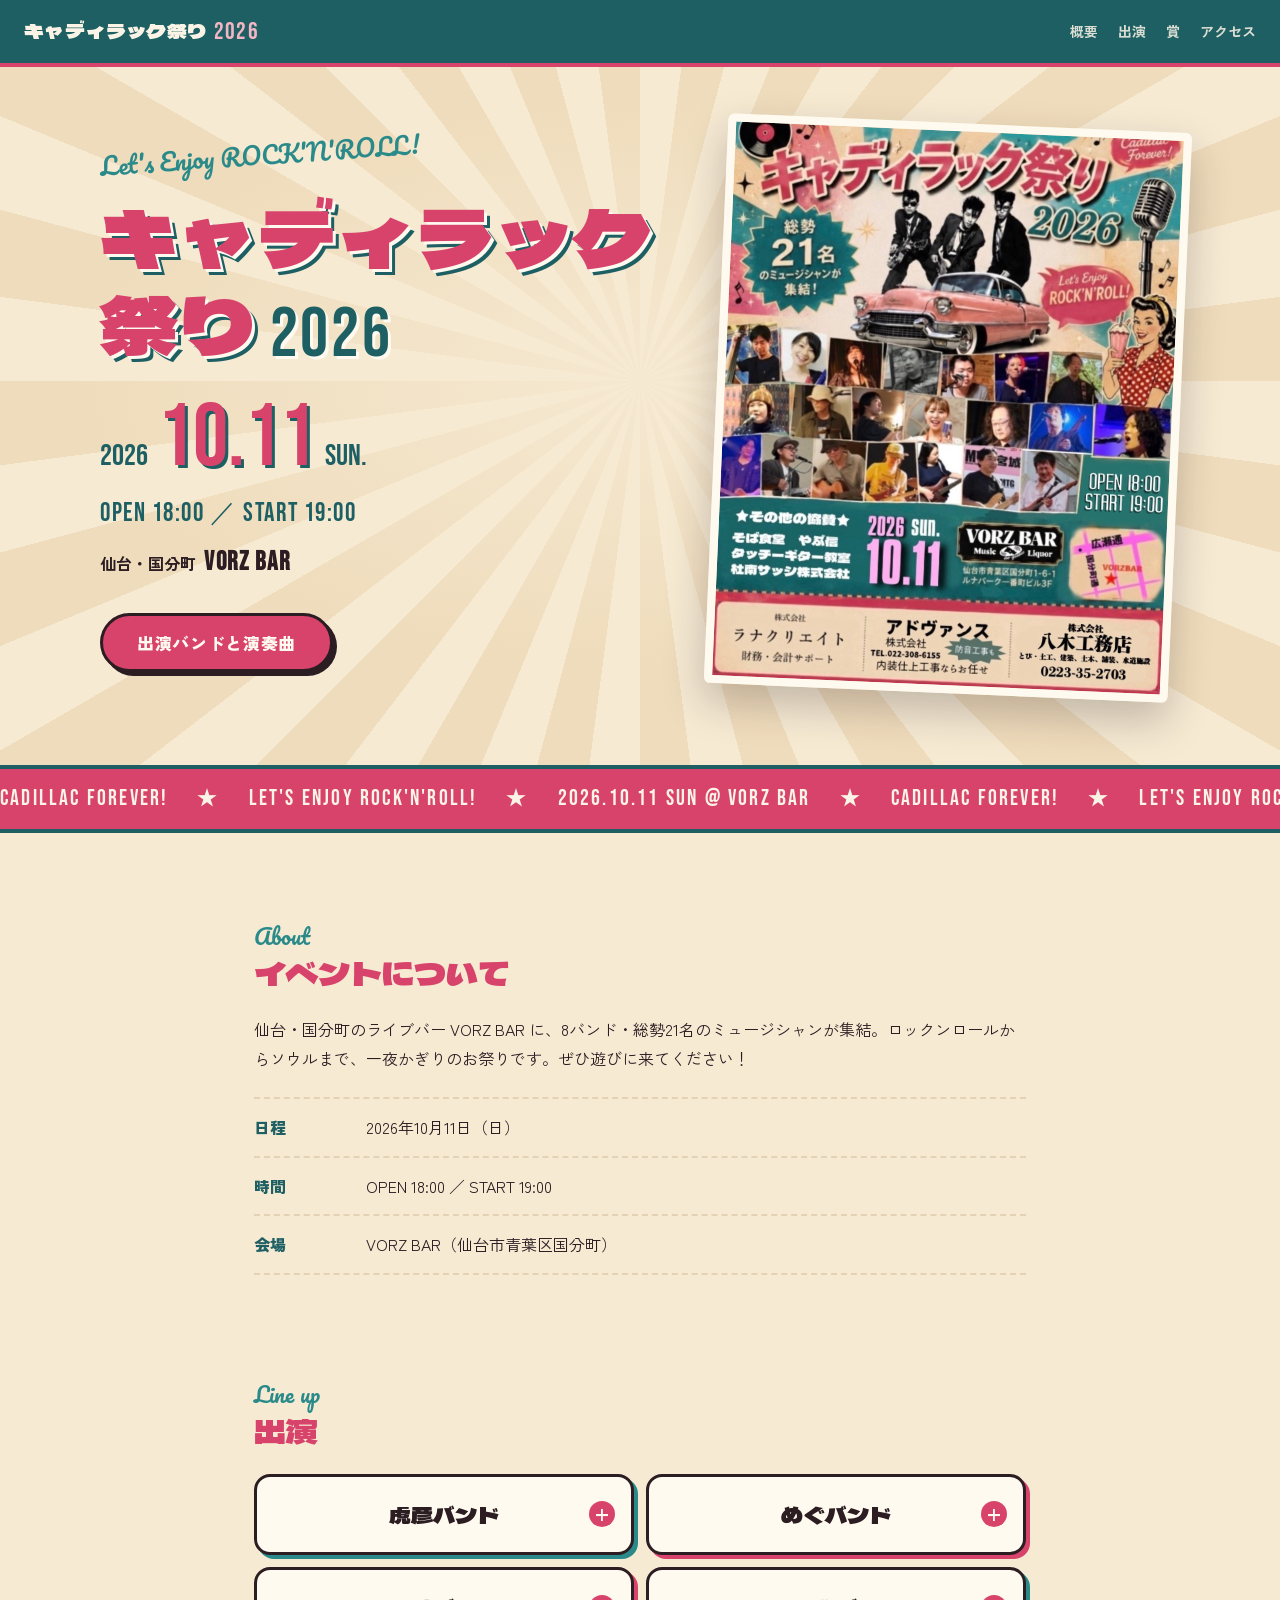
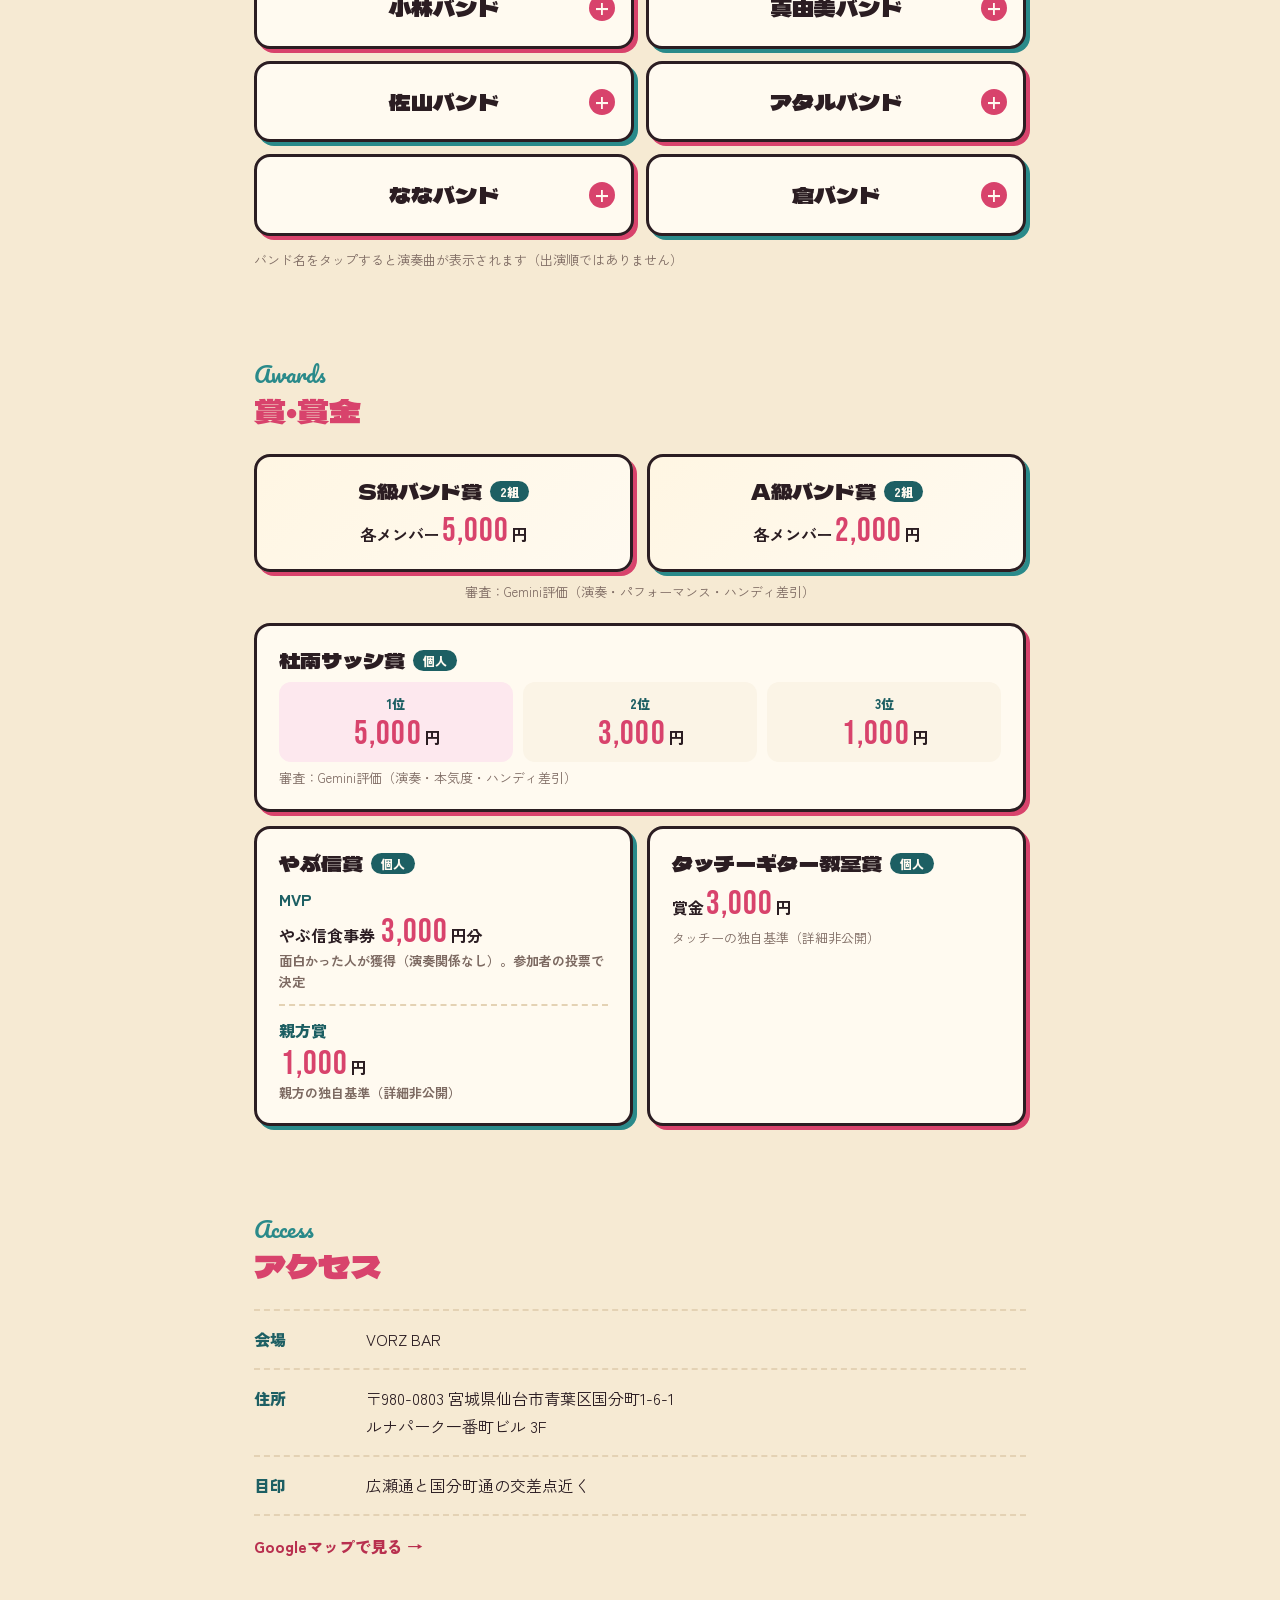
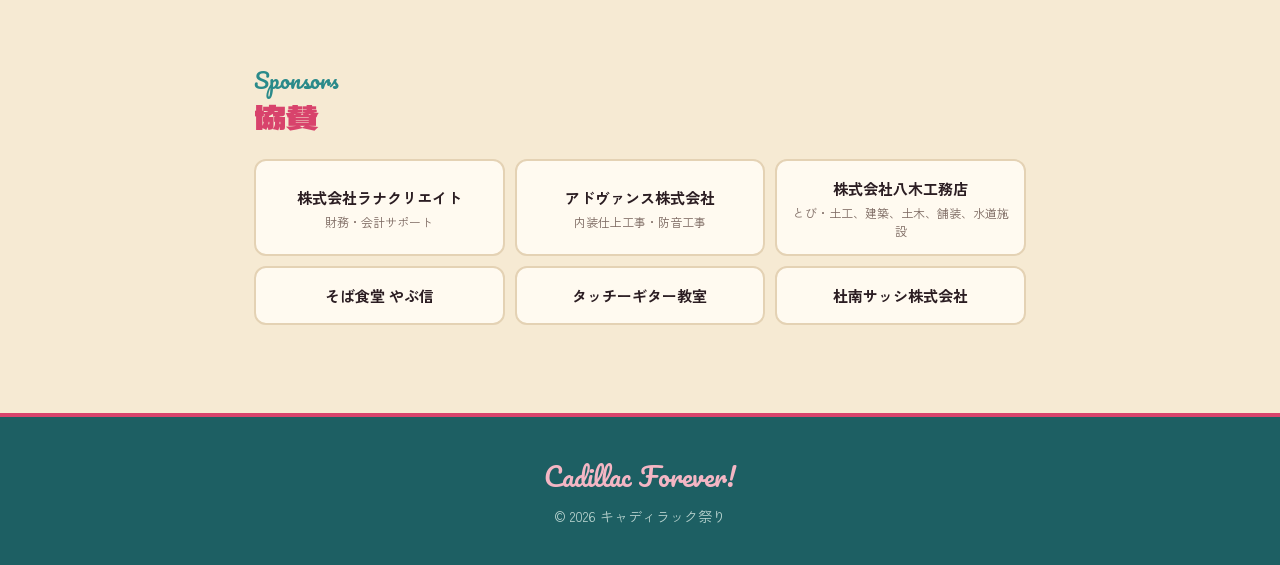
==== commit 30ba3886: "Remove contact information from footer Removed contact information from the footer." ====
--- a/docs/index.html
+++ b/docs/index.html
@@ -272,7 +272,6 @@
 
   <footer class="site-footer">
     <p class="footer-script">Cadillac Forever!</p>
-    <p>お問い合わせ：（連絡先をここに記入）</p>
     <p class="muted">© 2026 キャディラック祭り</p>
   </footer>
 
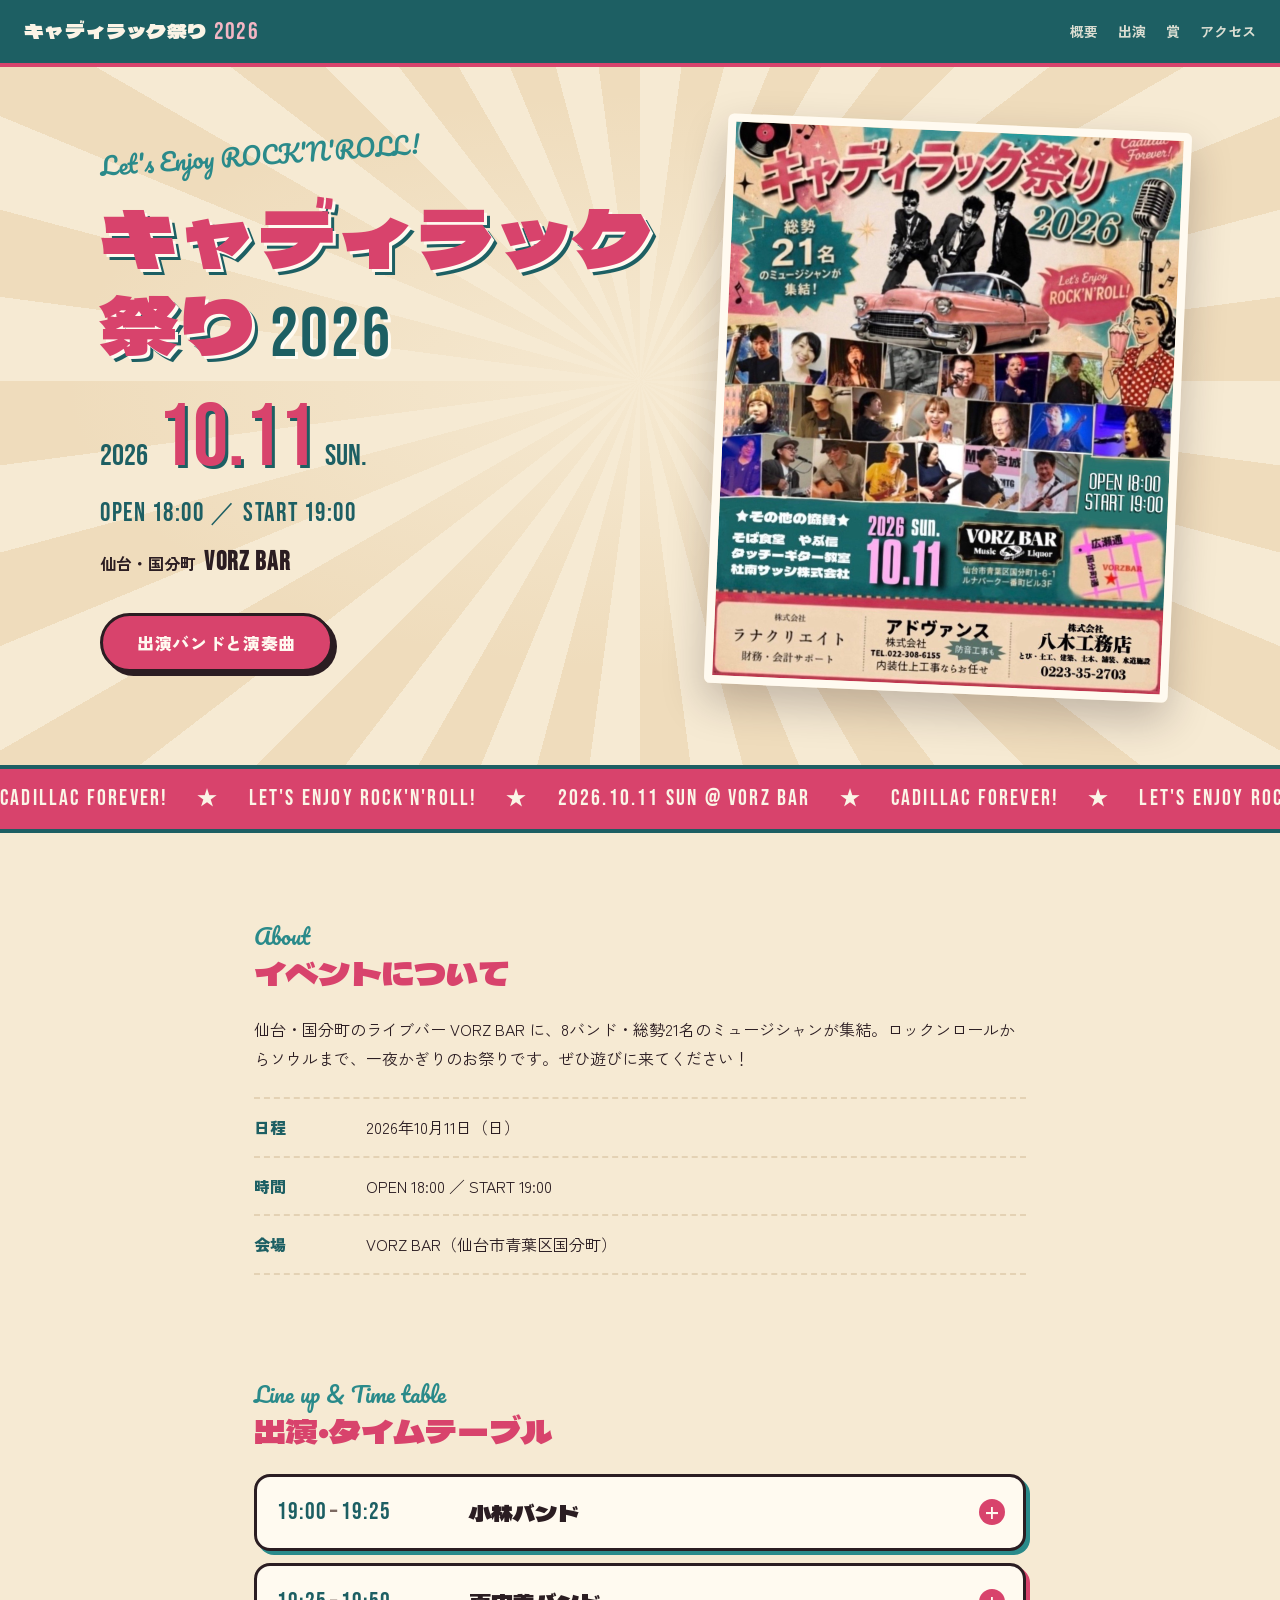
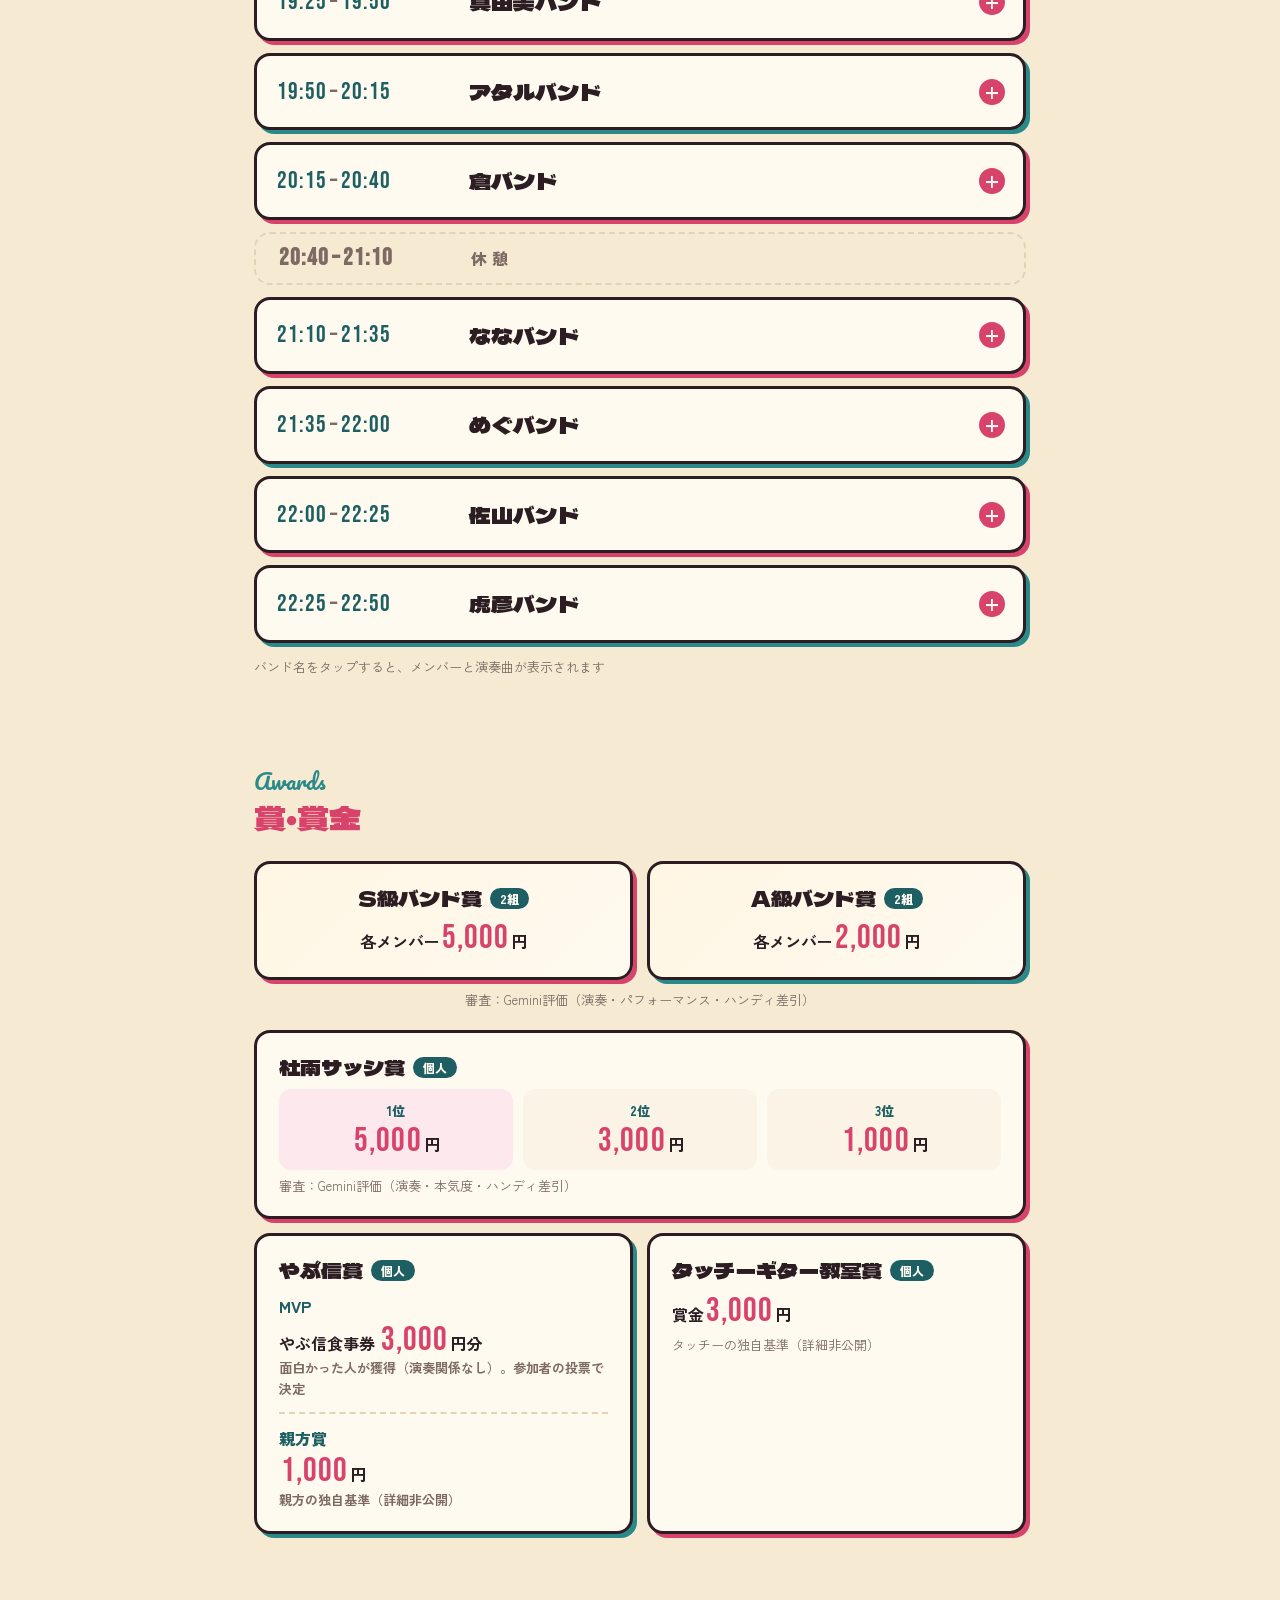
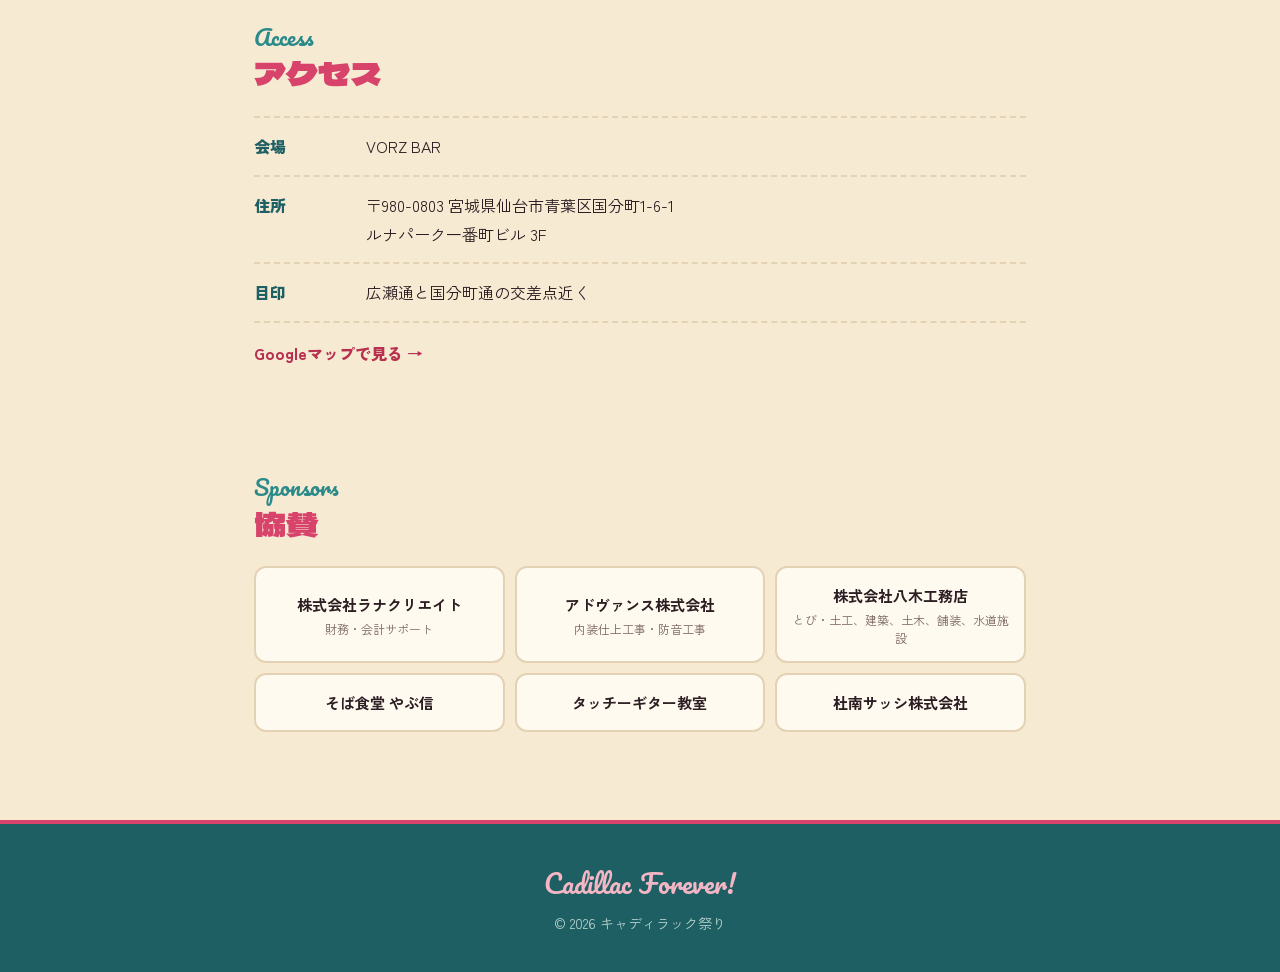
==== commit fc28fdeb: "バンドメンバー掲載" ====
--- a/docs/index.html
+++ b/docs/index.html
@@ -75,92 +75,180 @@
     <!-- ===== 出演者 ===== -->
     <section id="lineup" class="section">
       <div class="section-head">
-        <p class="eyebrow">Line up</p>
-        <h2>出演</h2>
-      </div>
-      <ul class="lineup">
-        <li>
-          <details>
-            <summary>虎彦バンド</summary>
-            <ol class="setlist">
-              <li>少年</li>
-              <li>太陽ツイスト</li>
-              <li>悲しきRadio Station</li>
-            </ol>
-          </details>
-        </li>
-        <li>
-          <details>
-            <summary>めぐバンド</summary>
-            <ol class="setlist">
-              <li>Hello My Girl</li>
-              <li>It’s Alright</li>
-              <li>渚のトワイライトタイム</li>
-            </ol>
-          </details>
-        </li>
-        <li>
-          <details>
-            <summary>小林バンド</summary>
-            <ol class="setlist">
-              <li>Circus</li>
-              <li>Someday You’ll Understand</li>
-              <li>浮気なBig Wave</li>
-            </ol>
-          </details>
-        </li>
-        <li>
-          <details>
-            <summary>真由美バンド</summary>
-            <ol class="setlist">
-              <li>2人だけのバースデイナイト</li>
-              <li>Just Your Wife</li>
-              <li>真夜中のデート</li>
-            </ol>
-          </details>
-        </li>
-        <li>
-          <details>
-            <summary>佐山バンド</summary>
-            <ol class="setlist">
-              <li>LOVE LOVE LOVE</li>
-              <li>RUM'S MOOD</li>
-              <li>気狂いオレンジ</li>
-            </ol>
-          </details>
-        </li>
-        <li>
-          <details>
-            <summary>アタルバンド</summary>
-            <ol class="setlist">
-              <li>Garbagebox man talk</li>
-              <li>HOLIDAY</li>
-              <li>Tell me</li>
-            </ol>
-          </details>
-        </li>
-        <li>
-          <details>
-            <summary>ななバンド</summary>
-            <ol class="setlist">
-              <li>おわかれシェリー</li>
-              <li>憧れHollywood</li>
-              <li>道端の石</li>
-            </ol>
-          </details>
-        </li>
-        <li>
-          <details>
-            <summary>倉バンド</summary>
-            <ol class="setlist">
-              <li>NO NO NO（NOBODY BUT ME）</li>
-              <li>Old Man Train</li>
-              <li>独りぼっちのラナウェイボーイ</li>
-            </ol>
-          </details>
-        </li>
-      </ul>
-      <p class="lineup-note">バンド名をタップすると演奏曲が表示されます（出演順ではありません）</p>
+        <p class="eyebrow">Line up &amp; Time table</p>
+        <h2>出演・タイムテーブル</h2>
+      </div>
+      <ol class="lineup">
+        <li>
+          <details>
+            <summary><span class="lineup-time">19:00<i>–</i>19:25</span><span class="lineup-name">小林バンド</span></summary>
+            <div class="lineup-body">
+              <p class="lineup-label">Member</p>
+              <ul class="members">
+                <li><span class="part">vo&ag</span>小林</li>
+                <li><span class="part">eg</span>村上</li>
+                <li><span class="part">ba</span>友美</li>
+                <li><span class="part">dr</span>貴史</li>
+                <li><span class="part">key&cho</span>創</li>
+              </ul>
+              <p class="lineup-label">Set list</p>
+              <ol class="setlist">
+                <li>Circus</li>
+                <li>Someday You’ll Understand</li>
+                <li>浮気なBig Wave</li>
+              </ol>
+            </div>
+          </details>
+        </li>
+        <li>
+          <details>
+            <summary><span class="lineup-time">19:25<i>–</i>19:50</span><span class="lineup-name">真由美バンド</span></summary>
+            <div class="lineup-body">
+              <p class="lineup-label">Member</p>
+              <ul class="members">
+                <li><span class="part">vo</span>真由美</li>
+                <li><span class="part">eg</span>村上</li>
+                <li><span class="part">ba</span>高広</li>
+                <li><span class="part">caj</span>貴史</li>
+                <li><span class="part">cho</span>直子</li>
+              </ul>
+              <p class="lineup-label">Set list</p>
+              <ol class="setlist">
+                <li>2人だけのバースデイナイト</li>
+                <li>Just Your Wife</li>
+                <li>真夜中のデート</li>
+              </ol>
+            </div>
+          </details>
+        </li>
+        <li>
+          <details>
+            <summary><span class="lineup-time">19:50<i>–</i>20:15</span><span class="lineup-name">アタルバンド</span></summary>
+            <div class="lineup-body">
+              <p class="lineup-label">Member</p>
+              <ul class="members">
+                <li><span class="part">eg&vo</span>アタル</li>
+                <li><span class="part">eg</span>タッチー</li>
+                <li><span class="part">ba</span>倉ちゃん</li>
+                <li><span class="part">dr</span>親方</li>
+              </ul>
+              <p class="lineup-label">Set list</p>
+              <ol class="setlist">
+                <li>Garbagebox man talk</li>
+                <li>HOLIDAY</li>
+                <li>Tell me</li>
+              </ol>
+            </div>
+          </details>
+        </li>
+        <li>
+          <details>
+            <summary><span class="lineup-time">20:15<i>–</i>20:40</span><span class="lineup-name">倉バンド</span></summary>
+            <div class="lineup-body">
+              <p class="lineup-label">Member</p>
+              <ul class="members">
+                <li><span class="part">vo&eg</span>倉ちゃん</li>
+                <li><span class="part">ba</span>足利</li>
+                <li><span class="part">dr</span>タッチー</li>
+                <li><span class="part">key&cho</span>創</li>
+              </ul>
+              <p class="lineup-label">Set list</p>
+              <ol class="setlist">
+                <li>NO NO NO（NOBODY BUT ME）</li>
+                <li>Old Man Train</li>
+                <li>独りぼっちのラナウェイボーイ</li>
+              </ol>
+            </div>
+          </details>
+        </li>
+        <li class="lineup-break"><span class="lineup-time">20:40<i>–</i>21:10</span><span>休憩</span></li>
+        <li>
+          <details>
+            <summary><span class="lineup-time">21:10<i>–</i>21:35</span><span class="lineup-name">ななバンド</span></summary>
+            <div class="lineup-body">
+              <p class="lineup-label">Member</p>
+              <ul class="members">
+                <li><span class="part">vo</span>なな</li>
+                <li><span class="part">eg</span>タッチー</li>
+                <li><span class="part">ba</span>板垣</li>
+                <li><span class="part">dr</span>ユキエ</li>
+                <li><span class="part">key&cho</span>創</li>
+              </ul>
+              <p class="lineup-label">Set list</p>
+              <ol class="setlist">
+                <li>おわかれシェリー</li>
+                <li>憧れHollywood</li>
+                <li>道端の石</li>
+              </ol>
+            </div>
+          </details>
+        </li>
+        <li>
+          <details>
+            <summary><span class="lineup-time">21:35<i>–</i>22:00</span><span class="lineup-name">めぐバンド</span></summary>
+            <div class="lineup-body">
+              <p class="lineup-label">Member</p>
+              <ul class="members">
+                <li><span class="part">vo</span>めぐ</li>
+                <li><span class="part">eg</span>トラ</li>
+                <li><span class="part">ba</span>井上</li>
+                <li><span class="part">dr</span>千葉</li>
+                <li><span class="part">key&cho</span>創</li>
+                <li><span class="part">cho</span>直子</li>
+              </ul>
+              <p class="lineup-label">Set list</p>
+              <ol class="setlist">
+                <li>Hello My Girl</li>
+                <li>It’s Alright</li>
+                <li>渚のトワイライトタイム</li>
+              </ol>
+            </div>
+          </details>
+        </li>
+        <li>
+          <details>
+            <summary><span class="lineup-time">22:00<i>–</i>22:25</span><span class="lineup-name">佐山バンド</span></summary>
+            <div class="lineup-body">
+              <p class="lineup-label">Member</p>
+              <ul class="members">
+                <li><span class="part">vo</span>佐山</li>
+                <li><span class="part">eg</span>タッチー</li>
+                <li><span class="part">ba</span>井上</li>
+                <li><span class="part">dr</span>千葉</li>
+                <li><span class="part">key&cho</span>創</li>
+              </ul>
+              <p class="lineup-label">Set list</p>
+              <ol class="setlist">
+                <li>LOVE LOVE LOVE</li>
+                <li>RUM'S MOOD</li>
+                <li>気狂いオレンジ</li>
+              </ol>
+            </div>
+          </details>
+        </li>
+        <li>
+          <details>
+            <summary><span class="lineup-time">22:25<i>–</i>22:50</span><span class="lineup-name">虎彦バンド</span></summary>
+            <div class="lineup-body">
+              <p class="lineup-label">Member</p>
+              <ul class="members">
+                <li><span class="part">vo&ag</span>トラ</li>
+                <li><span class="part">eg</span>高広</li>
+                <li><span class="part">ba</span>アタル</li>
+                <li><span class="part">dr</span>親方</li>
+                <li><span class="part">key&cho</span>創</li>
+              </ul>
+              <p class="lineup-label">Set list</p>
+              <ol class="setlist">
+                <li>少年</li>
+                <li>太陽ツイスト</li>
+                <li>悲しきRadio Station</li>
+              </ol>
+            </div>
+          </details>
+        </li>
+      </ol>
+      <p class="lineup-note">バンド名をタップすると、メンバーと演奏曲が表示されます</p>
     </section>
 
     <!-- ===== 賞・賞金 ===== -->
--- a/docs/style.css
+++ b/docs/style.css
@@ -146,38 +146,55 @@
 .link:hover { text-decoration: underline; }
 
 /* ---------- lineup ---------- */
-.lineup { list-style: none; padding: 0; margin: 0; display: grid; grid-template-columns: repeat(2, 1fr); gap: 12px; align-items: start; }
+.lineup { list-style: none; padding: 0; margin: 0; display: grid; gap: 12px; }
 .lineup details {
   background: var(--paper); border: 3px solid var(--ink); border-radius: var(--radius);
   box-shadow: 4px 4px 0 var(--teal); overflow: hidden;
 }
-.lineup li:nth-child(4n+2) details, .lineup li:nth-child(4n+3) details { box-shadow: 4px 4px 0 var(--pink); }
+.lineup > li:nth-child(even) details { box-shadow: 4px 4px 0 var(--pink); }
 .lineup summary {
   list-style: none; cursor: pointer; position: relative;
-  font-family: var(--title); font-size: 22px; text-align: center;
-  padding: 18px 44px; transition: background .2s;
+  display: grid; grid-template-columns: 180px 1fr; align-items: center; gap: 12px;
+  padding: 16px 56px 16px 20px; transition: background .2s;
 }
 .lineup summary::-webkit-details-marker { display: none; }
 .lineup summary::after {
-  content: '+'; position: absolute; right: 16px; top: 50%; transform: translateY(-50%);
+  content: '+'; position: absolute; right: 18px; top: 50%; transform: translateY(-50%);
   width: 26px; height: 26px; border-radius: 50%; display: grid; place-items: center;
   font-family: var(--body); font-weight: 900; font-size: 18px; line-height: 1;
-  background: var(--pink); color: var(--paper); transition: transform .2s;
+  background: var(--pink); color: var(--paper);
 }
 .lineup details[open] summary::after { content: '−'; background: var(--teal-deep); }
 .lineup summary:hover { background: #fdf0f3; }
 .lineup summary:focus-visible { outline: 3px solid var(--pink-soft); outline-offset: -3px; }
-.setlist {
-  margin: 0; padding: 4px 20px 18px; list-style: none; counter-reset: song;
-  border-top: 2px dashed var(--line);
-}
+.lineup-time { white-space: nowrap; font-family: var(--num); font-size: 24px; letter-spacing: .04em; color: var(--teal-deep); line-height: 1; }
+.lineup-time i { font-style: normal; margin: 0 3px; color: var(--muted); }
+.lineup-name { font-family: var(--title); font-size: 22px; }
+.lineup-break {
+  display: grid; grid-template-columns: 180px 1fr; align-items: center; gap: 12px;
+  padding: 10px 23px; border: 2px dashed var(--line); border-radius: var(--radius);
+  color: var(--muted); font-weight: 900; letter-spacing: .3em;
+}
+.lineup-break .lineup-time { color: var(--muted); letter-spacing: .04em; }
+.lineup-body { border-top: 2px dashed var(--line); padding: 6px 22px 20px; }
+.lineup-label { font-family: var(--script); color: var(--teal); font-size: 17px; margin: 10px 0 6px; }
+.members { list-style: none; padding: 0; margin: 0; display: grid; grid-template-columns: repeat(auto-fill, minmax(150px, 1fr)); gap: 8px; }
+.members li {
+  background: var(--cream-2); border-radius: 10px; padding: 8px 12px;
+  font-weight: 900; display: flex; align-items: baseline; gap: 8px;
+}
+.members .part {
+  font-family: var(--num); font-weight: 400; font-size: 17px; letter-spacing: .05em;
+  color: var(--pink); text-transform: uppercase; white-space: nowrap;
+}
+.setlist { margin: 0; padding: 0; list-style: none; counter-reset: song; }
 .setlist li {
   counter-increment: song; display: grid; grid-template-columns: 28px 1fr; gap: 8px; align-items: baseline;
-  padding: 10px 0; border-bottom: 1px dotted var(--line); font-weight: 700;
+  padding: 9px 0; border-bottom: 1px dotted var(--line); font-weight: 700;
 }
 .setlist li:last-child { border-bottom: 0; }
 .setlist li::before { content: counter(song, decimal-leading-zero); font-family: var(--num); font-size: 20px; color: var(--pink); }
-.lineup details[open] .setlist { animation: open .25s ease-out; }
+.lineup details[open] .lineup-body { animation: open .25s ease-out; }
 @keyframes open { from { opacity: 0; transform: translateY(-6px); } }
 .lineup-note { font-size: 13px; color: var(--muted); margin: 12px 0 0; }
 
@@ -270,8 +287,12 @@
   .burst b { font-size: 36px; }
   .section { padding: 64px 16px 0; }
   .section h2 { font-size: 26px; }
-  .lineup { grid-template-columns: 1fr; }
-  .lineup summary { font-size: 19px; padding: 14px 44px; }
+  .lineup summary { grid-template-columns: 1fr; gap: 4px; padding: 14px 52px 14px 16px; }
+  .lineup-time { font-size: 20px; }
+  .lineup-name { font-size: 20px; }
+  .lineup-break { grid-template-columns: auto 1fr; padding: 10px 16px; }
+  .lineup-body { padding: 4px 16px 16px; }
+  .members { grid-template-columns: repeat(2, 1fr); }
   .grid-2 { grid-template-columns: 1fr; }
   .info div { grid-template-columns: 64px 1fr; gap: 12px; }
   .card { padding: 18px; box-shadow: 4px 4px 0 var(--teal-deep); }
